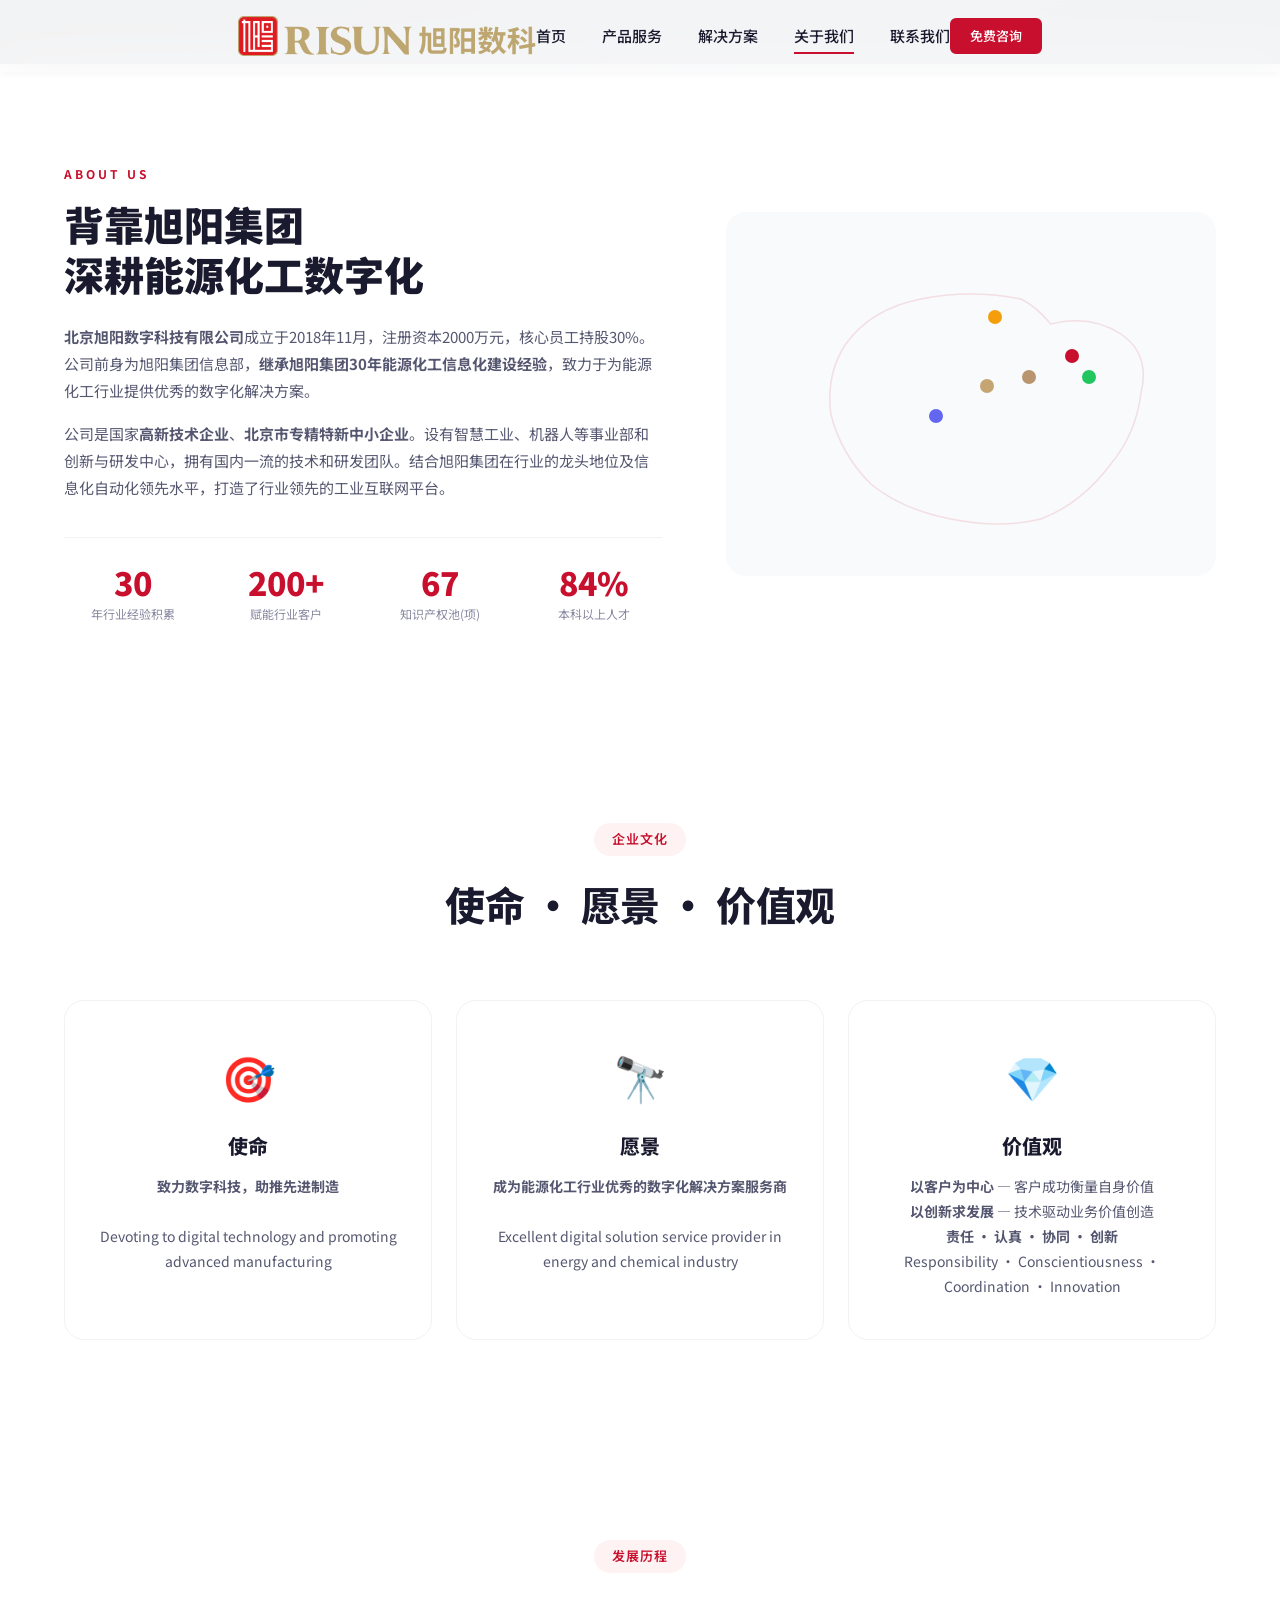
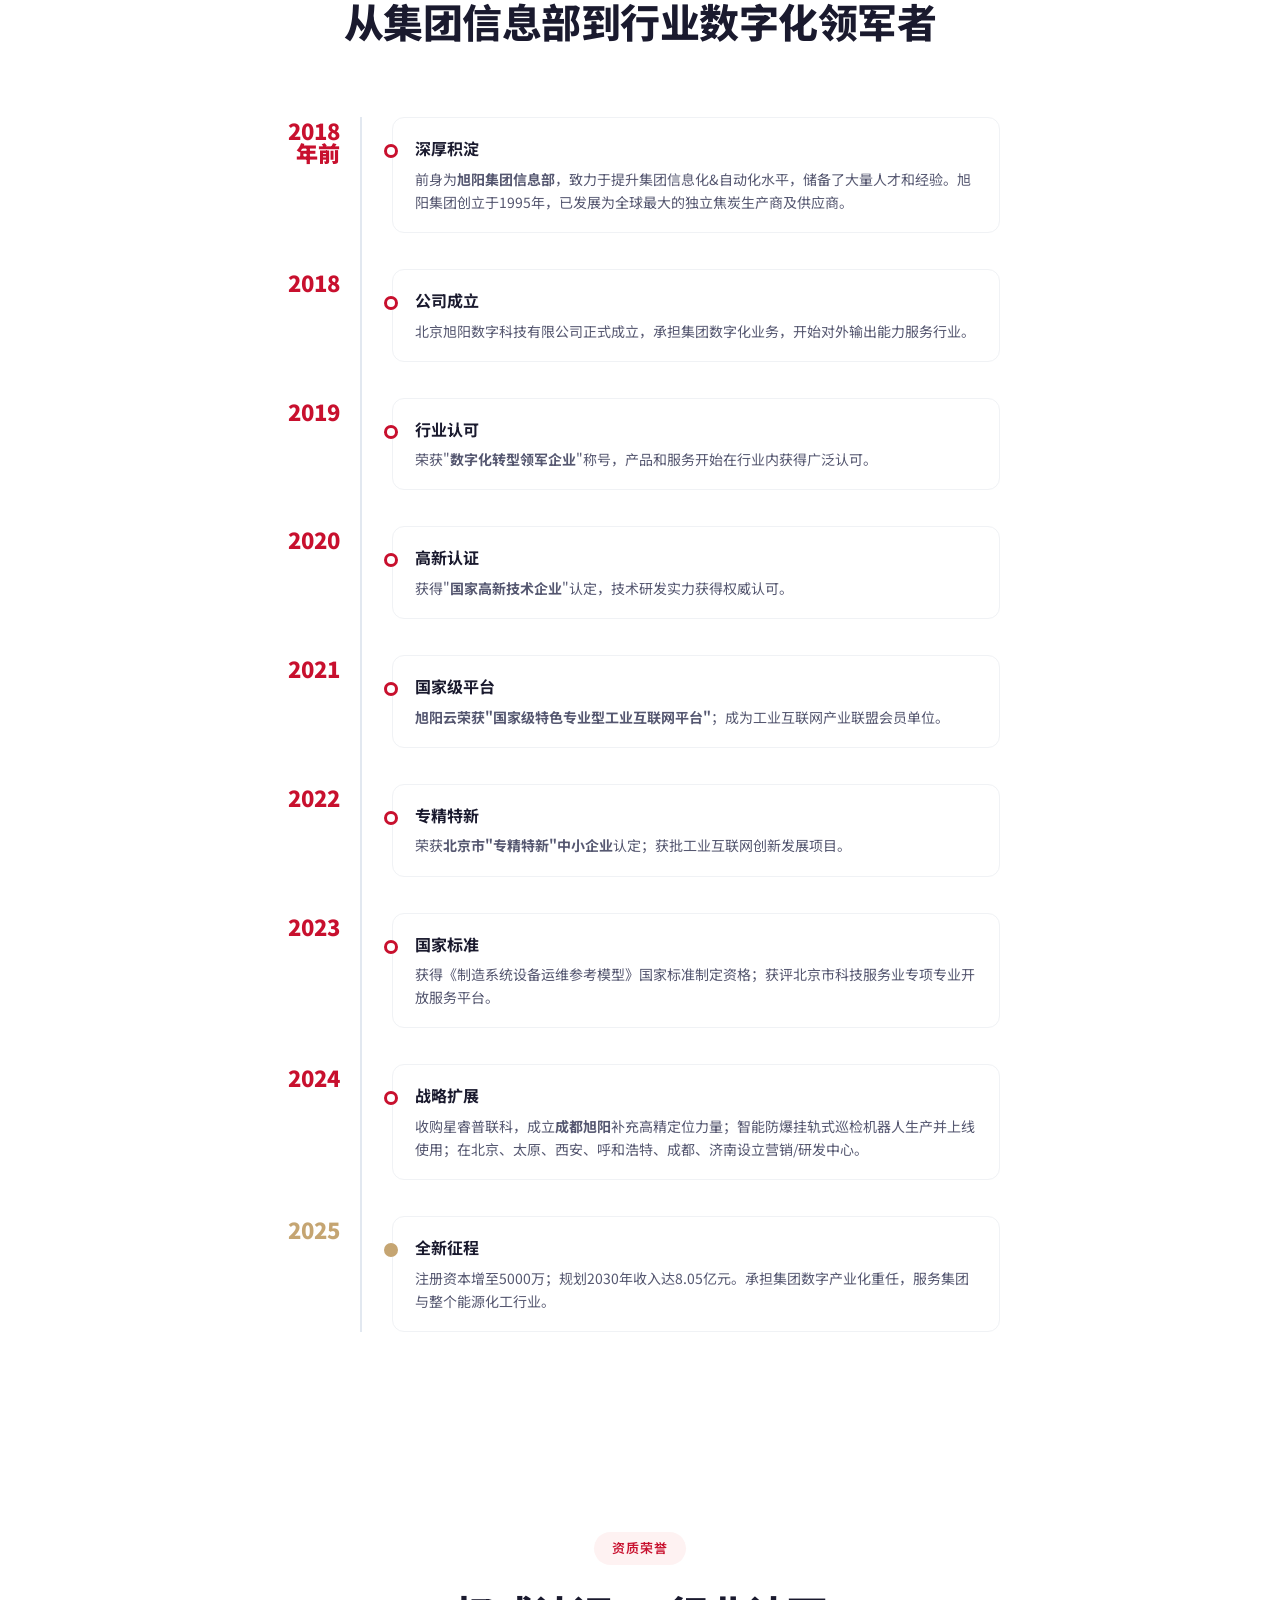
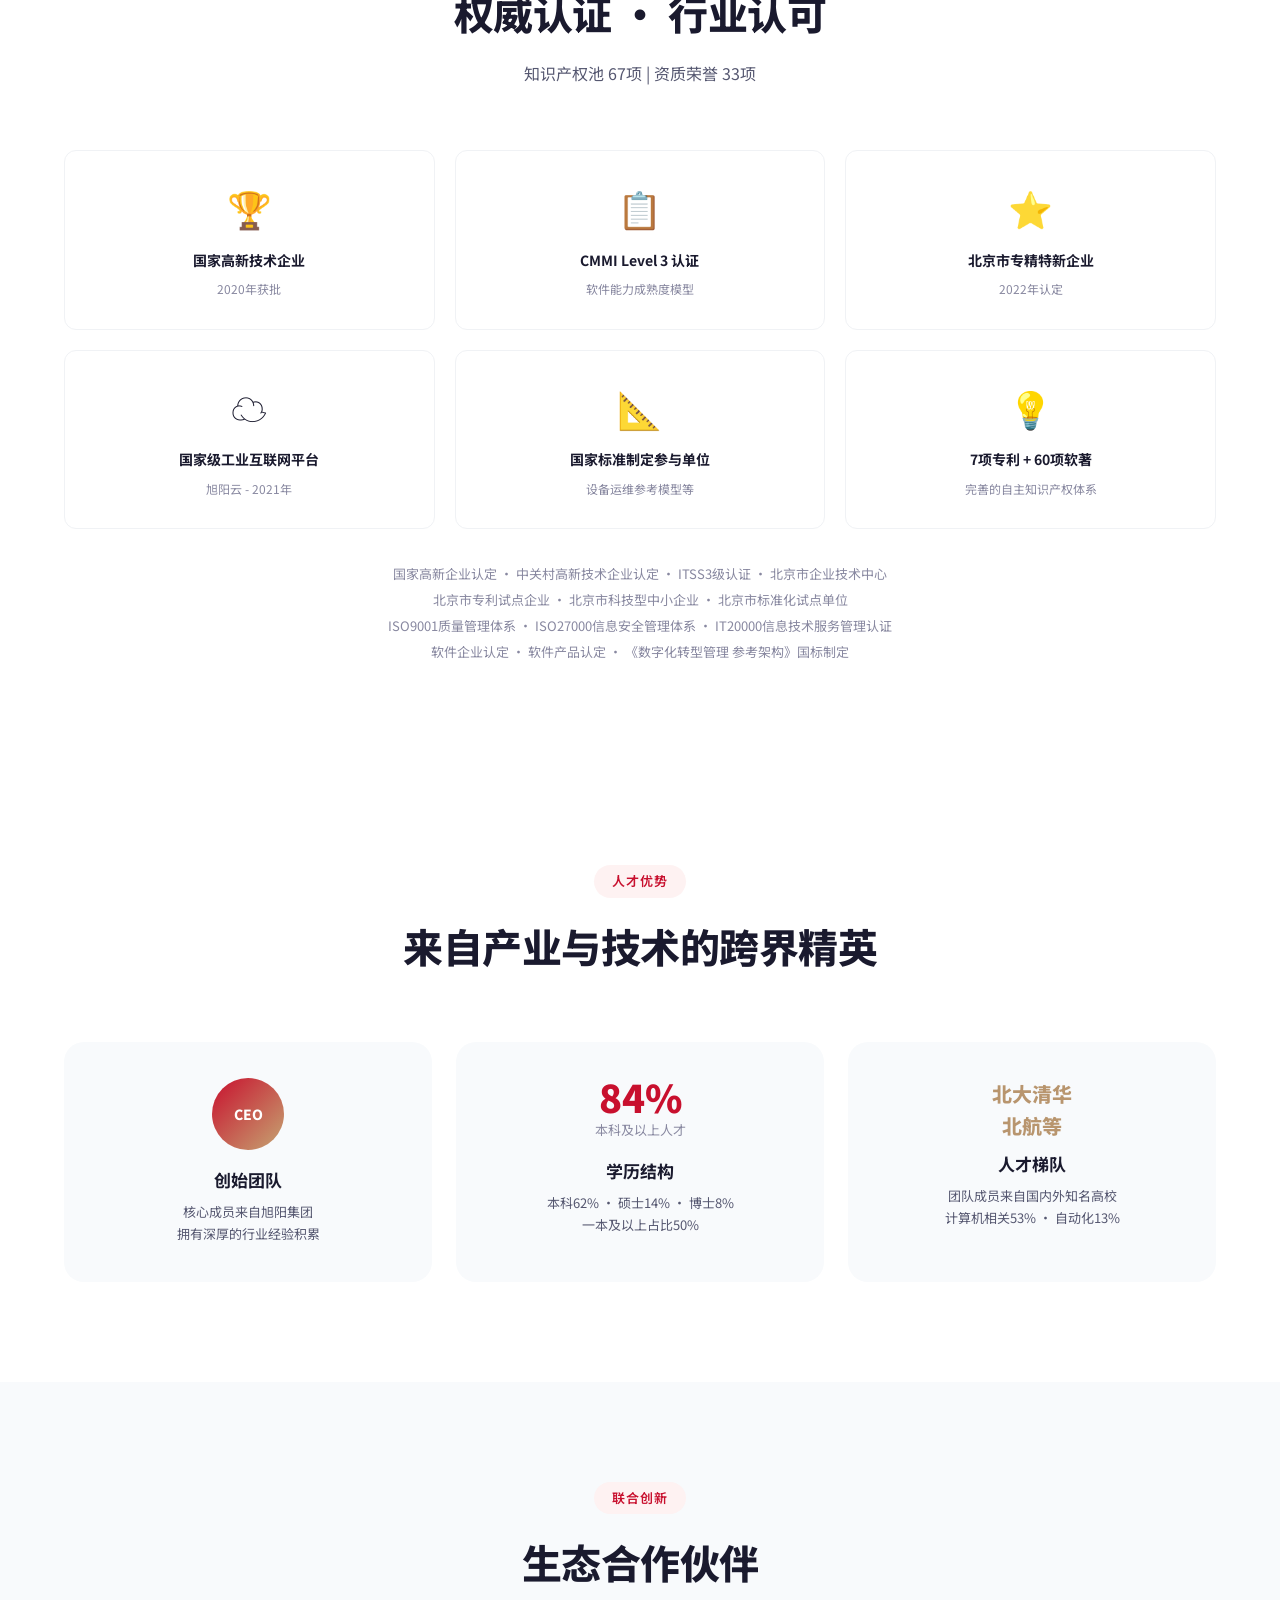
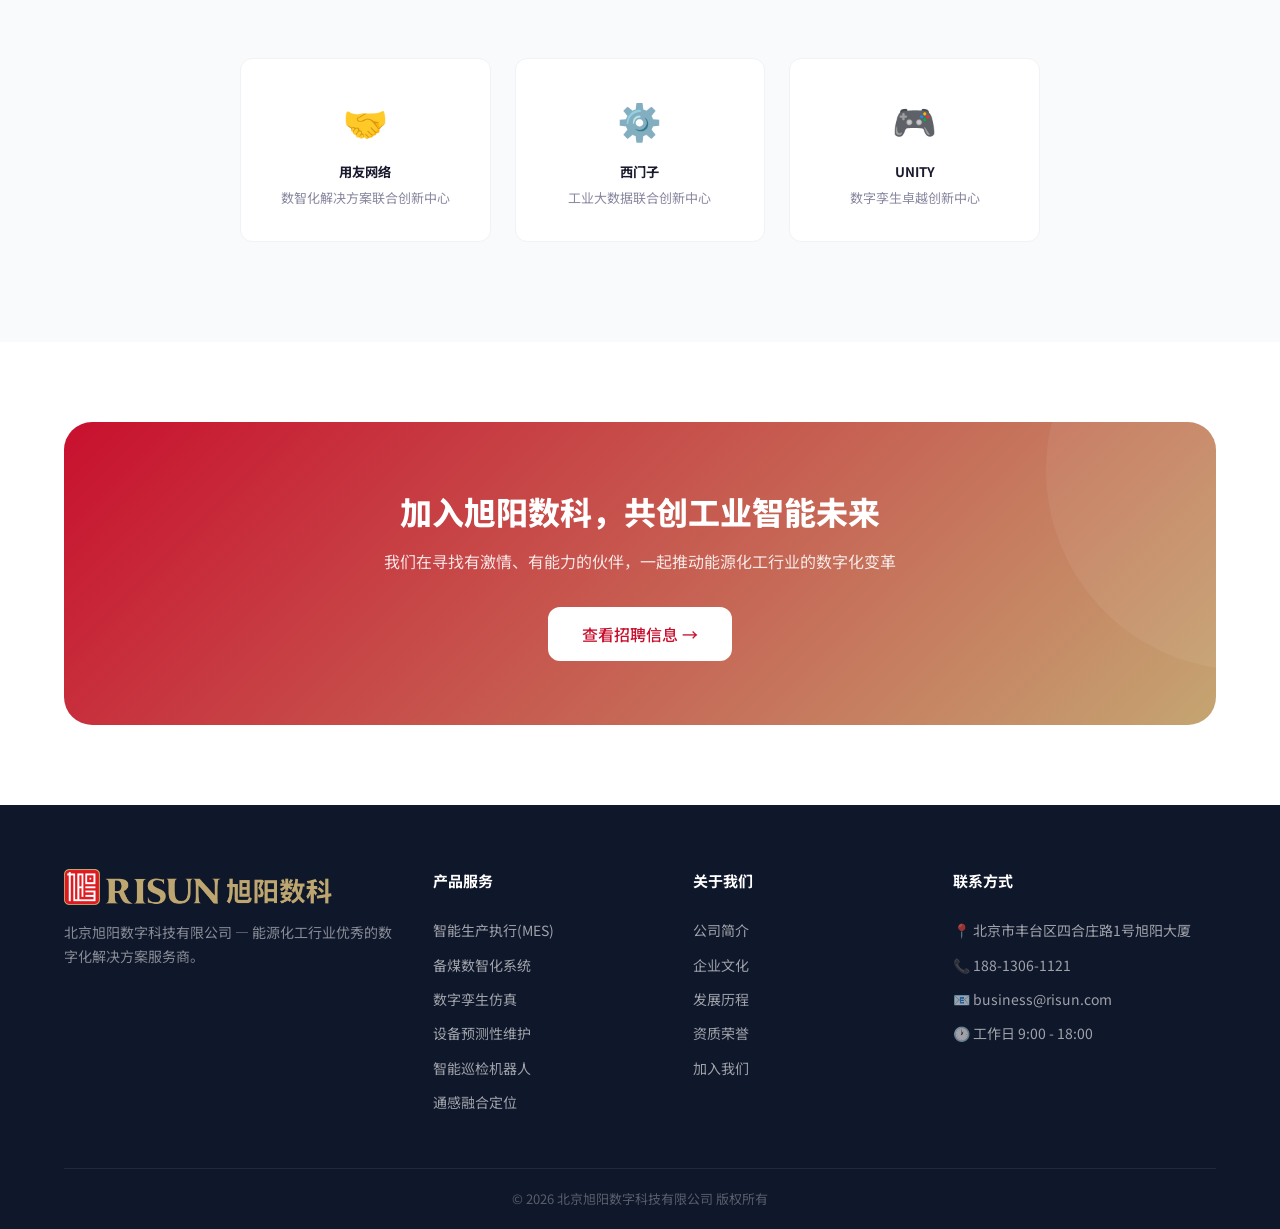
==== about.html @ c9c844d2 "Initial commit: Xuyang Digital official website" ====
<!DOCTYPE html>
<html lang="zh-CN">
<head>
    <meta charset="UTF-8">
    <meta name="viewport" content="width=device-width, initial-scale=1.0">
    <title>关于我们 - 旭阳数科 | 能源化工数字化解决方案</title>
    <meta name="description" content="了解北京旭阳数字科技有限公司 — 继承旭阳集团30年能源化工信息化建设经验，国家高新技术企业，北京市专精特新中小企业。">
    <link rel="stylesheet" href="css/style.css">
    <link rel="stylesheet" href="css/about.css">
    <link rel="preconnect" href="https://fonts.googleapis.com">
    <link href="https://fonts.googleapis.com/css2?family=Noto+Sans+SC:wght@300;400;500;700;900&display=swap" rel="stylesheet">
</head>
<body>
    <!-- 导航栏 -->
    <header class="navbar scrolled">
        <div class="container nav-container">
            <a href="index.html" class="logo">
                <img src="images/logo.png" alt="旭阳数科" class="logo-img">
            </a>
            <nav class="nav-menu" id="navMenu">
                <a href="index.html" class="nav-link">首页</a>
                <a href="products.html" class="nav-link">产品服务</a>
                <a href="index.html#solutions" class="nav-link">解决方案</a>
                <a href="about.html" class="nav-link active">关于我们</a>
                <a href="contact.html" class="nav-link">联系我们</a>
            </nav>
            <div class="nav-actions">
                <a href="contact.html" class="btn btn-primary btn-sm">免费咨询</a>
                <button class="hamburger" id="hamburger" aria-label="菜单"><span></span><span></span><span></span></button>
            </div>
        </div>
    </header>

    <!-- 页面 Banner -->
    <section class="page-banner about-banner">
        <div class="container">
            <div class="banner-content">
                <h1>关于我们</h1>
                <p>继承旭阳集团30年积淀，以数字科技助推先进制造</p>
            </div>
        </div>
        <div class="banner-decoration"></div>
    </section>

    <!-- 公司简介 -->
    <section class="about-intro section" id="intro">
        <div class="container">
            <div class="intro-grid">
                <div class="intro-text">
                    <div class="intro-label">ABOUT US</div>
                    <h2>背靠旭阳集团<br>深耕能源化工数字化</h2>
                    <p><strong>北京旭阳数字科技有限公司</strong>成立于2018年11月，注册资本2000万元，核心员工持股30%。公司前身为旭阳集团信息部，<strong>继承旭阳集团30年能源化工信息化建设经验</strong>，致力于为能源化工行业提供优秀的数字化解决方案。</p>
                    <p>公司是国家<strong>高新技术企业</strong>、<strong>北京市专精特新中小企业</strong>。设有智慧工业、机器人等事业部和创新与研发中心，拥有国内一流的技术和研发团队。结合旭阳集团在行业的龙头地位及信息化自动化领先水平，打造了行业领先的工业互联网平台。</p>

                    <div class="intro-stats">
                        <div class="ist-item">
                            <div class="ist-num">30</div>
                            <div class="ist-label">年行业经验积累</div>
                        </div>
                        <div class="ist-item">
                            <div class="ist-num">200+</div>
                            <div class="ist-label">赋能行业客户</div>
                        </div>
                        <div class="ist-item">
                            <div class="ist-num">67</div>
                            <div class="ist-label">知识产权池(项)</div>
                        </div>
                        <div class="ist-item">
                            <div class="ist-num">84%</div>
                            <div class="ist-label">本科以上人才</div>
                        </div>
                    </div>
                </div>
                <div class="intro-visual">
                    <div class="intro-card-main">
                        <div class="ic-map">
                            <div class="map-dot md-beijing" data-city="北京·总部 & 研发中心"></div>
                            <div class="map-dot md-xian" data-city="西安·研发中心"></div>
                            <div class="map-dot md-taiyuan" data-city="太原·交付中心"></div>
                            <div class="map-dot md-chengdu" data-city="成都·研发中心（定位）"></div>
                            <div class="map-dot md-jinan" data-city="济南·营销中心"></div>
                            <div class="map-dot md-hohhot" data-city="呼和浩特·营销中心"></div>
                            <svg viewBox="0 0 400 300" class="china-map-bg">
                                <path d="M280,80 Q320,70 350,90 Q380,110 370,150 Q365,190 340,220 Q310,260 270,275 Q230,285 180,275 Q130,265 100,240 Q70,210 60,170 Q55,130 75,100 Q100,65 150,55 Q200,45 250,55 Q265,62 280,80Z"
                                      fill="none" stroke="rgba(200,16,46,0.12)" stroke-width="1.5"/>
                                <line x1="290" y1="105" x2="290" y2="105" stroke="rgba(200,16,46,0.2)" stroke-width="1" stroke-dasharray="4,4"/>
                                <line x1="255" y1="135" x2="255" y2="135" stroke="rgba(197,165,114,0.2)" stroke-width="1" stroke-dasharray="4,4"/>
                                <line x1="268" y1="140" x2="268" y2="140" stroke="rgba(200,16,46,0.2)" stroke-width="1" stroke-dasharray="4,4"/>
                                <line x1="230" y1="155" x2="230" y2="155" stroke="rgba(26,54,93,0.2)" stroke-width="1" stroke-dasharray="4,4"/>
                                <line x1="248" y1="148" x2="248" y2="148" stroke="rgba(99,102,241,0.2)" stroke-width="1" stroke-dasharray="4,4"/>
                                <line x1="215" y1="130" x2="215" y2="130" stroke="rgba(245,166,35,0.2)" stroke-width="1" stroke-dasharray="4,4"/>
                            </svg>
                        </div>
                    </div>
                </div>
            </div>
        </div>
    </section>

    <!-- 企业文化 -->
    <section class="culture-section section alt-bg" id="culture">
        <div class="container">
            <div class="section-header">
                <div class="section-tag">企业文化</div>
                <h2 class="section-title">使命 · 愿景 · 价值观</h2>
            </div>
            <div class="culture-grid">
                <div class="culture-card">
                    <div class="culture-icon">🎯</div>
                    <h3>使命</h3>
                    <p><strong>致力数字科技，助推先进制造</strong><br><br>Devoting to digital technology and promoting advanced manufacturing</p>
                </div>
                <div class="culture-card">
                    <div class="culture-icon">🔭</div>
                    <h3>愿景</h3>
                    <p><strong>成为能源化工行业优秀的数字化解决方案服务商</strong><br><br>Excellent digital solution service provider in energy and chemical industry</p>
                </div>
                <div class="culture-card">
                    <div class="culture-icon">💎</div>
                    <h3>价值观</h3>
                    <p><strong>以客户为中心</strong> — 客户成功衡量自身价值<br>
                       <strong>以创新求发展</strong> — 技术驱动业务价值创造<br>
                       <strong>责任 · 认真 · 协同 · 创新</strong><br>
                       Responsibility · Conscientiousness · Coordination · Innovation</p>
                </div>
            </div>
        </div>
    </section>

    <!-- 发展历程 -->
    <section class="timeline-section section" id="timeline">
        <div class="container">
            <div class="section-header">
                <div class="section-tag">发展历程</div>
                <h2 class="section-title">从集团信息部到行业数字化领军者</h2>
            </div>
            <div class="timeline">
                <div class="tl-item">
                    <div class="tl-year">2018年前</div>
                    <div class="tl-content">
                        <h4>深厚积淀</h4>
                        <p>前身为<strong>旭阳集团信息部</strong>，致力于提升集团信息化&自动化水平，储备了大量人才和经验。旭阳集团创立于1995年，已发展为全球最大的独立焦炭生产商及供应商。</p>
                    </div>
                </div>
                <div class="tl-item">
                    <div class="tl-year">2018</div>
                    <div class="tl-content">
                        <h4>公司成立</h4>
                        <p>北京旭阳数字科技有限公司正式成立，承担集团数字化业务，开始对外输出能力服务行业。</p>
                    </div>
                </div>
                <div class="tl-item">
                    <div class="tl-year">2019</div>
                    <div class="tl-content">
                        <h4>行业认可</h4>
                        <p>荣获"<strong>数字化转型领军企业</strong>"称号，产品和服务开始在行业内获得广泛认可。</p>
                    </div>
                </div>
                <div class="tl-item">
                    <div class="tl-year">2020</div>
                    <div class="tl-content">
                        <h4>高新认证</h4>
                        <p>获得"<strong>国家高新技术企业</strong>"认定，技术研发实力获得权威认可。</p>
                    </div>
                </div>
                <div class="tl-item">
                    <div class="tl-year">2021</div>
                    <div class="tl-content">
                        <h4>国家级平台</h4>
                        <p><strong>旭阳云荣获"国家级特色专业型工业互联网平台"</strong>；成为工业互联网产业联盟会员单位。</p>
                    </div>
                </div>
                <div class="tl-item">
                    <div class="tl-year">2022</div>
                    <div class="tl-content">
                        <h4>专精特新</h4>
                        <p>荣获<strong>北京市"专精特新"中小企业</strong>认定；获批工业互联网创新发展项目。</p>
                    </div>
                </div>
                <div class="tl-item">
                    <div class="tl-year">2023</div>
                    <div class="tl-content">
                        <h4>国家标准</h4>
                        <p>获得《制造系统设备运维参考模型》国家标准制定资格；获评北京市科技服务业专项专业开放服务平台。</p>
                    </div>
                </div>
                <div class="tl-item">
                    <div class="tl-year">2024</div>
                    <div class="tl-content">
                        <h4>战略扩展</h4>
                        <p>收购星睿普联科，成立<strong>成都旭阳</strong>补充高精定位力量；智能防爆挂轨式巡检机器人生产并上线使用；在北京、太原、西安、呼和浩特、成都、济南设立营销/研发中心。</p>
                    </div>
                </div>
                <div class="tl-item current">
                    <div class="tl-year">2025</div>
                    <div class="tl-content">
                        <h4>全新征程</h4>
                        <p>注册资本增至5000万；规划2030年收入达8.05亿元。承担集团数字产业化重任，服务集团与整个能源化工行业。</p>
                    </div>
                </div>
            </div>
        </div>
    </section>

    <!-- 资质荣誉 -->
    <div class="honors-section section alt-bg" id="honors">
        <div class="container">
            <div class="section-header">
                <div class="section-tag">资质荣誉</div>
                <h2 class="section-title">权威认证 · 行业认可</h2>
                <p class="section-desc">知识产权池 67项 | 资质荣誉 33项</p>
            </div>
            <div class="honors-grid">
                <div class="honor-card">
                    <div class="honor-badge">🏆</div>
                    <h5>国家高新技术企业</h5>
                    <span>2020年获批</span>
                </div>
                <div class="honor-card">
                    <div class="honor-badge">📋</div>
                    <h5>CMMI Level 3 认证</h5>
                    <span>软件能力成熟度模型</span>
                </div>
                <div class="honor-card">
                    <div class="honor-badge">⭐</div>
                    <h5>北京市专精特新企业</h5>
                    <span>2022年认定</span>
                </div>
                <div class="honor-card">
                    <div class="honor-badge">☁️</div>
                    <h5>国家级工业互联网平台</h5>
                    <span>旭阳云 - 2021年</span>
                </div>
                <div class="honor-card">
                    <div class="honor-badge">📐</div>
                    <h5>国家标准制定参与单位</h5>
                    <span>设备运维参考模型等</span>
                </div>
                <div class="honor-card">
                    <div class="honor-badge">💡</div>
                    <h5>7项专利 + 60项软著</h5>
                    <span>完善的自主知识产权体系</span>
                </div>
            </div>
            <div style="margin-top:32px;text-align:center">
                <p style="font-size:13px;color:var(--text-tertiary);line-height:2;max-width:700px;margin:auto;">
                    国家高新企业认定 · 中关村高新技术企业认定 · ITSS3级认证 · 北京市企业技术中心<br>
                    北京市专利试点企业 · 北京市科技型中小企业 · 北京市标准化试点单位<br>
                    ISO9001质量管理体系 · ISO27000信息安全管理体系 · IT20000信息技术服务管理认证<br>
                    软件企业认定 · 软件产品认定 · 《数字化转型管理 参考架构》国标制定
                </p>
            </div>
        </div>
    </div>

    <!-- 团队介绍 -->
    <section class="team-section section" id="team">
        <div class="container">
            <div class="section-header">
                <div class="section-tag">人才优势</div>
                <h2 class="section-title">来自产业与技术的跨界精英</h2>
            </div>
            <div class="team-grid">
                <div class="team-card">
                    <div class="team-avatar ceo">CEO</div>
                    <h4>创始团队</h4>
                    <p class="team-role">核心成员来自旭阳集团<br>拥有深厚的行业经验积累</p>
                </div>
                <div class="team-card">
                    <div class="team-rd-stat">
                        <div class="rd-num">84%</div>
                        <div class="rd-label">本科及以上人才</div>
                    </div>
                    <h4>学历结构</h4>
                    <p class="team-role">本科62% · 硕士14% · 博士8%<br>一本及以上占比50%</p>
                </div>
                <div class="team-card">
                    <div class="team-partner-stat">
                        <span>北大清华<br>北航等</span>
                    </div>
                    <h4>人才梯队</h4>
                    <p class="team-role">团队成员来自国内外知名高校<br>计算机相关53% · 自动化13%</p>
                </div>
            </div>
        </div>
    </section>

    <!-- 合作生态 -->
    <section class="section" style="background:var(--bg-light)">
        <div class="container">
            <div class="section-header">
                <div class="section-tag">联合创新</div>
                <h2 class="section-title">生态合作伙伴</h2>
            </div>
            <div style="display:grid;grid-template-columns:repeat(3,1fr);gap:24px;max-width:800px;margin:0 auto">
                <div style="background:white;border-radius:var(--radius-md);padding:32px 20px;text-align:center;border:1px solid var(--border-light)">
                    <div style="font-size:36px;margin-bottom:12px">🤝</div>
                    <h5 style="margin-bottom:6px">用友网络</h5>
                    <p style="font-size:13px;color:var(--text-tertiary)">数智化解决方案联合创新中心</p>
                </div>
                <div style="background:white;border-radius:var(--radius-md);padding:32px 20px;text-align:center;border:1px solid var(--border-light)">
                    <div style="font-size:36px;margin-bottom:12px">⚙️</div>
                    <h5 style="margin-bottom:6px">西门子</h5>
                    <p style="font-size:13px;color:var(--text-tertiary)">工业大数据联合创新中心</p>
                </div>
                <div style="background:white;border-radius:var(--radius-md);padding:32px 20px;text-align:center;border:1px solid var(--border-light)">
                    <div style="font-size:36px;margin-bottom:12px">🎮</div>
                    <h5 style="margin-bottom:6px">UNITY</h5>
                    <p style="font-size:13px;color:var(--text-tertiary)">数字孪生卓越创新中心</p>
                </div>
            </div>
        </div>
    </section>

    <!-- 加入我们 CTA -->
    <section class="cta-section">
        <div class="container">
            <div class="cta-box">
                <h2>加入旭阳数科，共创工业智能未来</h2>
                <p>我们在寻找有激情、有能力的伙伴，一起推动能源化工行业的数字化变革</p>
                <div class="cta-actions">
                    <a href="contact.html" class="btn btn-white btn-lg">查看招聘信息 →</a>
                </div>
            </div>
        </div>
    </section>

    <!-- 页脚 -->
    <footer class="footer">
        <div class="container">
            <div class="footer-grid">
                <div class="footer-brand">
                    <div class="logo">
                        <img src="images/logo.png" alt="旭阳数科" class="logo-img-footer">
                    </div>
                    <p class="footer-about">北京旭阳数字科技有限公司 — 能源化工行业优秀的数字化解决方案服务商。</p>
                </div>
                <div class="footer-links">
                    <h4>产品服务</h4>
                    <ul>
                        <li><a href="products.html#mes">智能生产执行(MES)</a></li>
                        <li><a href="products.html#coal">备煤数智化系统</a></li>
                        <li><a href="products.html#twin">数字孪生仿真</a></li>
                        <li><a href="products.html#maintain">设备预测性维护</a></li>
                        <li><a href="products.html#robot">智能巡检机器人</a></li>
                        <li><a href="products.html#location">通感融合定位</a></li>
                    </ul>
                </div>
                <div class="footer-links">
                    <h4>关于我们</h4>
                    <ul>
                        <li><a href="#intro">公司简介</a></li>
                        <li><a href="#culture">企业文化</a></li>
                        <li><a href="#timeline">发展历程</a></li>
                        <li><a href="#honors">资质荣誉</a></li>
                        <li><a href="#team">加入我们</a></li>
                    </ul>
                </div>
                <div class="footer-contact">
                    <h4>联系方式</h4>
                    <ul>
                        <li>📍 北京市丰台区四合庄路1号旭阳大厦</li>
                        <li>📞 188-1306-1121</li>
                        <li>📧 business@risun.com</li>
                        <li>🕐 工作日 9:00 - 18:00</li>
                    </ul>
                </div>
            </div>
            <div class="footer-bottom">
                <p>&copy; 2026 北京旭阳数字科技有限公司 版权所有</p>
            </div>
        </div>
    </footer>

    <script src="js/main.js"></script>
</body>
</html>
---- css/style.css ----
/* ========================================
   旭阳数科 - 企业官网样式表
   ======================================== */

/* CSS 变量 */
:root {
    /* 主色调 - 旭阳红 */
    --primary: #C8102E;
    --primary-dark: #A00D24;
    --primary-light: #E63946;
    --primary-bg: #FEF2F2;

    /* 辅助色 - 旭阳金 */
    --accent: #C5A572;
    --accent-gold: #B8956E;
    --warning: #F59E0B;
    --danger: #DC2626;

    /* 品牌深蓝（辅助） */
    --brand-blue: #1a365d;

    /* 中性色 */
    --text-primary: #1A1A2E;
    --text-secondary: #555770;
    --text-tertiary: #8888A0;
    --text-inverse: #FFFFFF;
    --bg-white: #FFFFFF;
    --bg-light: #F8FAFC;
    --bg-gray: #EEF1F6;
    --border-color: #E2E8F0;
    --border-light: #F0F2F5;

    /* 渐变 */
    --gradient-primary: linear-gradient(135deg, #C8102E 0%, #C5A572 100%);
    --gradient-hero: linear-gradient(135deg, #0a1628 0%, #1a1a2e 50%, #0d1520 100%);
    --gradient-dark: linear-gradient(180deg, #0f1d32 0%, #1a2a4a 100%);

    /* 字体 */
    --font-family: 'Noto Sans SC', -apple-system, BlinkMacSystemFont, 'Segoe UI', sans-serif;

    /* 尺寸 */
    --navbar-height: 72px;
    --container-max: 1200px;
    --radius-sm: 6px;
    --radius-md: 12px;
    --radius-lg: 20px;
    --radius-xl: 28px;

    /* 阴影 */
    --shadow-sm: 0 2px 8px rgba(0,0,0,0.04);
    --shadow-md: 0 4px 20px rgba(0,0,0,0.08);
    --shadow-lg: 0 8px 40px rgba(0,0,0,0.12);
    --shadow-xl: 0 20px 60px rgba(0,0,0,0.15);

    /* 过渡 */
    --transition: all 0.3s cubic-bezier(0.4, 0, 0.2, 1);
    --transition-slow: all 0.5s cubic-bezier(0.4, 0, 0.2, 1);
}

/* 重置样式 */
*, *::before, *::after {
    margin: 0;
    padding: 0;
    box-sizing: border-box;
}

html {
    scroll-behavior: smooth;
    font-size: 16px;
    -webkit-font-smoothing: antialiased;
    -moz-osx-font-smoothing: grayscale;
}

body {
    font-family: var(--font-family);
    color: var(--text-primary);
    background: var(--bg-white);
    line-height: 1.6;
    overflow-x: hidden;
}

a {
    text-decoration: none;
    color: inherit;
    transition: var(--transition);
}

ul { list-style: none; }

img { max-width: 100%; height: auto; }

.container {
    max-width: var(--container-max);
    margin: 0 auto;
    padding: 0 24px;
}

/* ========================================
   按钮
   ======================================== */
.btn {
    display: inline-flex;
    align-items: center;
    justify-content: center;
    gap: 6px;
    padding: 10px 24px;
    border-radius: var(--radius-sm);
    font-weight: 500;
    font-size: 15px;
    cursor: pointer;
    border: 2px solid transparent;
    transition: var(--transition);
    white-space: nowrap;
    line-height: 1.4;
}

.btn-primary {
    background: var(--primary);
    color: var(--text-inverse);
    border-color: var(--primary);
}
.btn-primary:hover {
    background: var(--primary-dark);
    border-color: var(--primary-dark);
    transform: translateY(-2px);
    box-shadow: 0 8px 25px rgba(200,16,46,0.3);
}

.btn-outline {
    background: transparent;
    color: var(--text-inverse);
    border-color: rgba(255,255,255,0.4);
}
.btn-outline:hover {
    background: rgba(255,255,255,0.1);
    border-color: rgba(255,255,255,0.7);
    transform: translateY(-2px);
}

.btn-white {
    background: var(--text-inverse);
    color: var(--primary);
    border-color: var(--text-inverse);
}
.btn-white:hover {
    transform: translateY(-2px);
    box-shadow: var(--shadow-lg);
}

.btn-lg {
    padding: 14px 32px;
    font-size: 16px;
    border-radius: var(--radius-md);
}
.btn-sm {
    padding: 7px 18px;
    font-size: 13px;
}

/* ========================================
   导航栏
   ======================================== */
.navbar {
    position: fixed;
    top: 0;
    left: 0;
    right: 0;
    z-index: 1000;
    height: var(--navbar-height);
    display: flex;
    align-items: center;
    transition: var(--transition);
    background: rgba(255,255,255,0);
}

.navbar.scrolled {
    background: rgba(255,255,255,0.95);
    backdrop-filter: blur(20px);
    box-shadow: var(--shadow-sm);
}

.navbar.scrolled .logo-text,
.navbar.scrolled .nav-link { color: var(--text-primary); }
.navbar.scrolled .nav-link::after { background: var(--primary); }
.navbar.scrolled .hamburger span { background: var(--text-primary); }
.navbar.scrolled .highlight { color: var(--primary); }
.navbar.scrolled .btn-primary { background: var(--primary); border-color: var(--primary); }

.nav-container {
    display: flex;
    align-items: center;
    justify-content: space-between;
}

.logo {
    display: flex;
    align-items: center;
    gap: 10px;
    z-index: 1001;
}

.logo-img {
    height: 40px;
    width: auto;
    object-fit: contain;
}

.logo-img-footer {
    height: 36px;
    width: auto;
    object-fit: contain;
}

.logo-icon {
    width: 40px;
    height: 40px;
    background: var(--gradient-primary);
    border-radius: 10px;
    display: flex;
    align-items: center;
    justify-content: center;
    color: white;
    font-weight: 900;
    font-size: 14px;
    letter-spacing: -1px;
}

.logo-text {
    font-size: 22px;
    font-weight: 700;
    color: white;
    letter-spacing: 1px;
}

.logo-text .highlight {
    color: var(--accent);
}

.nav-menu {
    display: flex;
    align-items: center;
    gap: 36px;
}

.nav-link {
    color: rgba(255,255,255,0.85);
    font-size: 15px;
    font-weight: 500;
    position: relative;
    padding: 4px 0;
}
.nav-link::after {
    content: '';
    position: absolute;
    bottom: -2px;
    left: 0;
    width: 0;
    height: 2px;
    background: var(--accent);
    transition: var(--transition);
}
.nav-link:hover,
.nav-link.active {
    color: white;
}
.nav-link:hover::after,
.nav-link.active::after {
    width: 100%;
}

.nav-actions {
    display: flex;
    align-items: center;
    gap: 16px;
    z-index: 1001;
}

.hamburger {
    display: none;
    flex-direction: column;
    gap: 5px;
    background: none;
    border: none;
    cursor: pointer;
    padding: 4px;
}
.hamburger span {
    width: 24px;
    height: 2px;
    background: white;
    border-radius: 2px;
    transition: var(--transition);
}
.hamburger.active span:nth-child(1) { transform: rotate(45deg) translate(5px, 5px); }
.hamburger.active span:nth-child(2) { opacity: 0; }
.hamburger.active span:nth-child(3) { transform: rotate(-45deg) translate(5px, -5px); }

/* ========================================
   Hero 区域
   ======================================== */
.hero {
    position: relative;
    min-height: 100vh;
    display: flex;
    align-items: center;
    background: var(--gradient-hero);
    overflow: hidden;
    padding-top: var(--navbar-height);
}

.hero-bg {
    position: absolute;
    inset: 0;
    pointer-events: none;
}

.hero-particles {
    position: absolute;
    inset: 0;
    background-image:
        radial-gradient(2px 2px at 20% 30%, rgba(200,16,46,0.3), transparent),
        radial-gradient(2px 2px at 80% 70%, rgba(197,165,114,0.3), transparent),
        radial-gradient(1px 1px at 50% 50%, rgba(255,255,255,0.2), transparent),
        radial-gradient(1.5px 1.5px at 70% 20%, rgba(200,16,46,0.2), transparent),
        radial-gradient(1.5px 1.5px at 30% 80%, rgba(197,165,114,0.2), transparent);
    animation: particleFloat 20s ease-in-out infinite alternate;
}

@keyframes particleFloat {
    0% { transform: translate(0, 0); }
    100% { transform: translate(-20px, 20px); }
}

.hero-grid-overlay {
    position: absolute;
    inset: 0;
    background-image:
        linear-gradient(rgba(200,16,46,0.03) 1px, transparent 1px),
        linear-gradient(90deg, rgba(200,16,46,0.03) 1px, transparent 1px);
    background-size: 60px 60px;
    mask-image: radial-gradient(ellipse at center, black 30%, transparent 80%);
    -webkit-mask-image: radial-gradient(ellipse at center, black 30%, transparent 80%);
}

.hero-content {
    position: relative;
    z-index: 2;
    padding: 60px 0 100px;
}

.hero-badge {
    display: inline-flex;
    align-items: center;
    gap: 8px;
    padding: 8px 20px;
    background: rgba(197,165,114,0.12);
    border: 1px solid rgba(197,165,114,0.25);
    border-radius: 50px;
    color: var(--accent);
    font-size: 14px;
    font-weight: 500;
    margin-bottom: 28px;
    animation: fadeInUp 0.6s ease-out;
}

.hero-title {
    font-size: clamp(38px, 6vw, 64px);
    font-weight: 900;
    line-height: 1.15;
    color: white;
    margin-bottom: 24px;
    animation: fadeInUp 0.6s ease-out 0.1s both;
}

.gradient-text {
    background: linear-gradient(135deg, #C5A572 0%, #E6D5A8 50%, #C8102E 100%);
    -webkit-background-clip: text;
    -webkit-text-fill-color: transparent;
    background-clip: text;
}

.hero-subtitle {
    font-size: 17px;
    line-height: 1.8;
    color: rgba(255,255,255,0.65);
    max-width: 600px;
    margin-bottom: 40px;
    animation: fadeInUp 0.6s ease-out 0.2s both;
}

.hero-actions {
    display: flex;
    gap: 16px;
    flex-wrap: wrap;
    margin-bottom: 60px;
    animation: fadeInUp 0.6s ease-out 0.3s both;
}

/* Hero 数据统计 */
.hero-stats {
    display: flex;
    align-items: center;
    gap: 32px;
    padding: 28px 36px;
    background: rgba(255,255,255,0.05);
    border: 1px solid rgba(255,255,255,0.08);
    border-radius: var(--radius-lg);
    backdrop-filter: blur(10px);
    animation: fadeInUp 0.6s ease-out 0.4s both;
}

.stat-item {
    text-align: center;
}

.stat-number {
    display: inline;
    font-size: 36px;
    font-weight: 900;
    color: white;
}

.stat-plus,
.stat-percent {
    font-size: 24px;
    font-weight: 700;
    color: var(--accent-gold);
}

.stat-label {
    font-size: 13px;
    color: rgba(255,255,255,0.5);
    margin-top: 4px;
}

.stat-divider {
    width: 1px;
    height: 44px;
    background: rgba(255,255,255,0.12);
}

/* 滚动指示器 */
.hero-scroll-indicator {
    position: absolute;
    bottom: 32px;
    left: 50%;
    transform: translateX(-50%);
    z-index: 2;
}

.scroll-arrow {
    width: 26px;
    height: 42px;
    border: 2px solid rgba(255,255,255,0.3);
    border-radius: 14px;
    position: relative;
    animation: scrollBounce 2s ease-in-out infinite;
}
.scroll-arrow::after {
    content: '';
    position: absolute;
    top: 8px;
    left: 50%;
    width: 4px;
    height: 8px;
    background: var(--accent);
    border-radius: 4px;
    transform: translateX(-50%);
    animation: scrollDot 2s ease-in-out infinite;
}

@keyframes scrollBounce {
    0%, 100% { transform: translateY(0); }
    50% { transform: translateY(6px); }
}
@keyframes scrollDot {
    0%, 100% { opacity: 1; top: 8px; }
    50% { opacity: 0.3; top: 20px; }
}

@keyframes fadeInUp {
    from { opacity: 0; transform: translateY(30px); }
    to { opacity: 1; transform: translateY(0); }
}

/* ========================================
   通用 Section
   ======================================== */
.section {
    padding: 100px 0;
}

.section-header {
    text-align: center;
    margin-bottom: 64px;
}
.section-header.light .section-tag,
.section-header.light .section-title,
.section-header.light .section-desc { color: white; }

.section-tag {
    display: inline-block;
    padding: 6px 18px;
    background: var(--primary-bg);
    color: var(--primary);
    border-radius: 50px;
    font-size: 13px;
    font-weight: 600;
    letter-spacing: 1px;
    margin-bottom: 16px;
}

.solutions-section .section-tag {
    background: rgba(255,255,255,0.12);
    color: var(--accent-gold);
}

.section-title {
    font-size: clamp(28px, 4vw, 40px);
    font-weight: 800;
    color: var(--text-primary);
    margin-bottom: 16px;
    letter-spacing: -0.5px;
}

.section-desc {
    font-size: 16px;
    color: var(--text-secondary);
    max-width: 560px;
    margin: 0 auto;
}

.section-cta {
    text-align: center;
    margin-top: 48px;
}

/* ========================================
   产品卡片
   ======================================== */
.products-section {
    background: var(--bg-light);
}

.products-grid {
    display: grid;
    grid-template-columns: repeat(3, 1fr);
    gap: 24px;
}

.product-card {
    background: var(--bg-white);
    border-radius: var(--radius-lg);
    padding: 36px 28px;
    border: 1px solid var(--border-light);
    transition: var(--transition);
    position: relative;
    overflow: hidden;
}
.product-card::before {
    content: '';
    position: absolute;
    top: 0;
    left: 0;
    right: 0;
    height: 3px;
    background: var(--gradient-primary);
    transform: scaleX(0);
    transition: var(--transition);
}
.product-card:hover {
    transform: translateY(-8px);
    box-shadow: var(--shadow-lg);
    border-color: transparent;
}
.product-card:hover::before { transform: scaleX(1); }

.product-icon-wrap {
    margin-bottom: 20px;
}

.product-icon {
    width: 56px;
    height: 56px;
    border-radius: 14px;
    display: flex;
    align-items: center;
    justify-content: center;
    font-size: 26px;
    transition: var(--transition);
}
.product-icon svg { width: 32px; height: 32px; }

.mes-icon { background: rgba(200,16,46,0.1); color: var(--primary); }
.coal-icon { background: rgba(197,165,114,0.1); color: var(--accent-gold); }
.twin-icon { background: rgba(26,54,93,0.1); color: #1a365d; }
.maintain-icon { background: rgba(99,102,241,0.1); color: #6366F1; }
.robot-icon { background: rgba(239,68,68,0.1); color: #EF4444; }
.location-icon { background: rgba(34,197,94,0.1); color: #22C55E; }

.product-card:hover .product-icon { transform: scale(1.1); }

.product-name {
    font-size: 19px;
    font-weight: 700;
    margin-bottom: 12px;
    color: var(--text-primary);
    line-height: 1.4;
}
.product-name span { color: var(--primary); font-size: 15px; font-weight: 600; }

.product-desc {
    font-size: 14px;
    color: var(--text-secondary);
    line-height: 1.7;
    margin-bottom: 16px;
}

.product-features {
    margin-bottom: 20px;
}
.product-features li {
    font-size: 13px;
    color: var(--text-secondary);
    padding: 4px 0;
}

.product-link {
    display: inline-flex;
    align-items: center;
    gap: 4px;
    font-size: 14px;
    font-weight: 600;
    color: var(--primary);
}
.product-link:hover { gap: 8px; }

/* ========================================
   解决方案 Tabs
   ======================================== */
.solutions-section {
    background: var(--gradient-dark);
}

.tabs-nav {
    display: flex;
    justify-content: center;
    gap: 8px;
    margin-bottom: 48px;
    flex-wrap: wrap;
}

.tab-btn {
    padding: 10px 28px;
    border: 1px solid rgba(255,255,255,0.15);
    border-radius: 50px;
    background: transparent;
    color: rgba(255,255,255,0.6);
    font-size: 14px;
    font-weight: 500;
    cursor: pointer;
    transition: var(--transition);
    font-family: var(--font-family);
}
.tab-btn:hover {
    color: white;
    border-color: rgba(255,255,255,0.3);
    background: rgba(255,255,255,0.05);
}
.tab-btn.active {
    background: var(--primary);
    border-color: var(--primary);
    color: white;
}

.tabs-content {
    position: relative;
    min-height: 380px;
}

.tab-panel {
    display: none;
    animation: fadeInUp 0.4s ease-out;
}
.tab-panel.active { display: block; }

.panel-content {
    display: grid;
    grid-template-columns: 1fr 1fr;
    gap: 48px;
    align-items: center;
}

.panel-info h3 {
    font-size: 26px;
    font-weight: 700;
    color: white;
    margin-bottom: 16px;
}
.panel-info p {
    font-size: 15px;
    color: rgba(255,255,255,0.6);
    line-height: 1.8;
    margin-bottom: 20px;
}

.panel-list li {
    font-size: 14px;
    color: rgba(255,255,255,0.75);
    padding: 8px 0;
    padding-left: 4px;
}

.panel-visual {
    display: flex;
    align-items: center;
    justify-content: center;
}

/* 工厂架构图 */
.factory-diagram {
    display: flex;
    flex-direction: column;
    gap: 12px;
    width: 100%;
    max-width: 340px;
}
.factory-layer {
    padding: 14px 20px;
    border-radius: var(--radius-md);
    text-align: center;
    font-size: 14px;
    font-weight: 600;
    color: white;
    transition: var(--transition);
}
.layer-plan { background: rgba(100,120,150,0.4); }
.layer-mes { background: var(--primary); font-size: 15px; }
.layer-control { background: rgba(0,212,170,0.3); border: 1px dashed rgba(0,212,170,0.5); }
.layer-device { background: rgba(100,120,150,0.2); border: 1px dashed rgba(255,255,255,0.15); }
.factory-arrows {
    display: flex;
    justify-content: space-around;
    font-size: 12px;
    color: rgba(255,255,255,0.4);
    margin-top: 4px;
}

/* 安全可视化 */
.safety-visual {
    position: relative;
    width: 260px;
    height: 260px;
}
.safety-circle {
    border-radius: 50%;
    display: flex;
    align-items: center;
    justify-content: center;
}
.safety-circle.outer {
    width: 100%; height: 100%;
    border: 2px dashed rgba(0,212,170,0.3);
    animation: safetyPulse 3s ease-in-out infinite;
}
.safety-circle.middle {
    width: 68%; height: 68%;
    border: 2px solid rgba(0,102,255,0.3);
}
.safety-circle.inner {
    width: 45%; height: 45%;
    background: rgba(0,212,170,0.1);
    border: 2px solid rgba(0,212,170,0.4);
}
.safety-center {
    font-size: 14px;
    font-weight: 700;
    color: var(--accent);
    text-align: center;
    line-height: 1.4;
}
@keyframes safetyPulse {
    0%, 100% { opacity: 0.5; transform: scale(1); }
    50% { opacity: 1; transform: scale(1.02); }
}

.safety-items {
    position: absolute;
    inset: 0;
}
.safety-item {
    position: absolute;
    font-size: 12px;
    padding: 4px 12px;
    background: rgba(0,0,0,0.4);
    border-radius: 50px;
    color: rgba(255,255,255,0.9);
    white-space: nowrap;
}
.safety-item:nth-child(1) { top: -8px; left: 50%; transform: translateX(-50%); }
.safety-item:nth-child(2) { right: -12px; top: 50%; transform: translateY(-50%); }
.safety-item:nth-child(3) { bottom: -8px; left: 50%; transform: translateX(-50%); }
.safety-item:nth-child(4) { left: -12px; top: 50%; transform: translateY(-50%); }

/* 能耗图表 */
.energy-chart {
    display: flex;
    align-items: flex-end;
    gap: 24px;
    height: 200px;
    padding: 0 20px;
}
.energy-bar {
    flex: 1;
    height: var(--height);
    background: var(--color);
    border-radius: 6px 6px 0 0;
    position: relative;
    min-width: 40px;
    transition: var(--transition-slow);
}
.energy-bar span {
    position: absolute;
    top: -24px;
    left: 50%;
    transform: translateX(-50%);
    font-size: 13px;
    font-weight: 700;
    color: var(--color);
}
.energy-labels {
    display: flex;
    gap: 24px;
    width: 100%;
    padding: 0 20px;
    margin-top: 8px;
}
.energy-labels span {
    flex: 1;
    text-align: center;
    font-size: 13px;
    color: rgba(255,255,255,0.4);
}

/* 设备生命周期 */
.lifecycle-timeline {
    display: flex;
    align-items: center;
    gap: 8px;
}
.lc-stage {
    display: flex;
    flex-direction: column;
    align-items: center;
    gap: 8px;
}
.lc-dot {
    width: 16px;
    height: 16px;
    border-radius: 50%;
    border: 2px solid rgba(255,255,255,0.3);
    background: transparent;
    transition: var(--transition);
}
.lc-stage.active .lc-dot {
    background: var(--accent);
    border-color: var(--accent);
    box-shadow: 0 0 12px rgba(0,212,170,0.4);
}
.lc-stage span {
    font-size: 12px;
    color: rgba(255,255,255,0.5);
    white-space: nowrap;
}
.lc-stage.active span { color: white; font-weight: 600; }
.lc-arrow {
    width: 24px;
    height: 2px;
    background: rgba(255,255,255,0.15);
    position: relative;
}
.lc-arrow::after {
    content: '';
    position: absolute;
    right: 0;
    top: -3px;
    border: 4px solid transparent;
    border-left-color: rgba(255,255,255,0.15);
}

/* ========================================
   核心优势
   ======================================== */
.advantages-grid {
    display: grid;
    grid-template-columns: repeat(4, 1fr);
    gap: 24px;
}

.advantage-card {
    padding: 32px 24px;
    border-radius: var(--radius-lg);
    background: var(--bg-white);
    border: 1px solid var(--border-light);
    transition: var(--transition);
    position: relative;
    overflow: hidden;
}
.advantage-card:hover {
    transform: translateY(-6px);
    box-shadow: var(--shadow-md);
    border-color: transparent;
}

.advantage-num {
    font-size: 48px;
    font-weight: 900;
    color: var(--bg-gray);
    line-height: 1;
    margin-bottom: 12px;
    transition: var(--transition);
}
.advantage-card:hover .advantage-num {
    color: rgba(200,16,46,0.08);
}

.advantage-icon {
    font-size: 36px;
    margin-bottom: 16px;
}

.advantage-card h3 {
    font-size: 17px;
    font-weight: 700;
    margin-bottom: 10px;
}

.advantage-card p {
    font-size: 14px;
    color: var(--text-secondary);
    line-height: 1.7;
}

/* ========================================
   客户案例
   ======================================== */
.cases-section {
    background: var(--bg-light);
}

.cases-slider {
    display: grid;
    grid-template-columns: repeat(4, 1fr);
    gap: 20px;
}

.case-card {
    background: var(--bg-white);
    border-radius: var(--radius-lg);
    padding: 28px 24px;
    border: 1px solid var(--border-light);
    transition: var(--transition);
}
.case-card:hover {
    transform: translateY(-6px);
    box-shadow: var(--shadow-md);
}

.case-industry {
    display: inline-block;
    padding: 4px 12px;
    background: var(--primary-bg);
    color: var(--primary);
    border-radius: 50px;
    font-size: 12px;
    font-weight: 600;
    margin-bottom: 14px;
}

.case-card h3 {
    font-size: 16px;
    font-weight: 700;
    margin-bottom: 10px;
    color: var(--text-primary);
}

.case-desc {
    font-size: 14px;
    color: var(--text-secondary);
    line-height: 1.7;
    margin-bottom: 16px;
}
.case-desc strong { color: var(--primary); }

.case-tags {
    display: flex;
    gap: 6px;
    flex-wrap: wrap;
}
.case-tags span {
    padding: 3px 10px;
    background: var(--bg-gray);
    color: var(--text-tertiary);
    border-radius: 50px;
    font-size: 11px;
}

/* ========================================
   合作伙伴
   ======================================== */
.partners-section {
    padding: 80px 0;
}

.partners-grid {
    display: grid;
    grid-template-columns: repeat(4, 1fr);
    gap: 20px;
}

.partner-logo {
    display: flex;
    align-items: center;
    justify-content: center;
    padding: 24px;
    border: 1px solid var(--border-light);
    border-radius: var(--radius-md);
    background: var(--bg-white);
    transition: var(--transition);
}
.partner-logo:hover {
    border-color: var(--primary);
    box-shadow: var(--shadow-sm);
}
.partner-logo span {
    font-size: 16px;
    font-weight: 700;
    color: var(--text-tertiary);
    letter-spacing: 2px;
}
.partner-logo:hover span { color: var(--text-secondary); }

/* ========================================
   CTA 行动召唤
   ======================================== */
.cta-section {
    padding: 80px 0;
}

.cta-box {
    background: var(--gradient-primary);
    border-radius: var(--radius-xl);
    padding: 64px 48px;
    text-align: center;
    position: relative;
    overflow: hidden;
}
.cta-box::before {
    content: '';
    position: absolute;
    top: -50%;
    right: -20%;
    width: 400px;
    height: 400px;
    border-radius: 50%;
    background: rgba(255,255,255,0.06);
}

.cta-box h2 {
    font-size: clamp(24px, 3vw, 32px);
    font-weight: 800;
    color: white;
    margin-bottom: 12px;
    position: relative;
}
.cta-box p {
    font-size: 16px;
    color: rgba(255,255,255,0.85);
    margin-bottom: 32px;
    position: relative;
}
.cta-actions {
    display: flex;
    align-items: center;
    justify-content: center;
    gap: 20px;
    flex-wrap: wrap;
    position: relative;
}
.cta-note {
    font-size: 14px;
    color: rgba(255,255,255,0.7);
}

/* ========================================
   页脚
   ======================================== */
.footer {
    background: #0f172a;
    color: rgba(255,255,255,0.6);
    padding: 64px 0 0;
}

.footer-grid {
    display: grid;
    grid-template-columns: 1.5fr 1fr 1fr 1.2fr;
    gap: 40px;
    padding-bottom: 48px;
    border-bottom: 1px solid rgba(255,255,255,0.08);
}

.footer-brand .logo {
    margin-bottom: 16px;
}
.footer-brand .logo-text { color: white; }
.footer-about {
    font-size: 14px;
    line-height: 1.7;
    margin-bottom: 20px;
    color: rgba(255,255,255,0.5);
}

.footer-social {
    display: flex;
    gap: 10px;
}
.footer-social a {
    width: 36px;
    height: 36px;
    border-radius: 8px;
    background: rgba(255,255,255,0.06);
    display: flex;
    align-items: center;
    justify-content: center;
    font-size: 13px;
    transition: var(--transition);
}
.footer-social a:hover {
    background: var(--primary);
    color: white;
}

.footer-links h4,
.footer-contact h4 {
    color: white;
    font-size: 15px;
    font-weight: 700;
    margin-bottom: 20px;
}

.footer-links li,
.footer-contact li {
    font-size: 14px;
    padding: 6px 0;
    transition: var(--transition);
}
.footer-links a:hover { color: var(--accent); padding-left: 4px; }

.footer-bottom {
    padding: 20px 0;
    text-align: center;
    font-size: 13px;
    color: rgba(255,255,255,0.3);
}
.footer-bottom a { color: rgba(255,255,255,0.4); }
.footer-bottom a:hover { color: var(--accent); }

/* ========================================
   响应式设计
   ======================================== */

/* 平板 */
@media (max-width: 1024px) {
    .products-grid {
        grid-template-columns: repeat(2, 1fr);
    }
    .advantages-grid {
        grid-template-columns: repeat(2, 1fr);
    }
    .cases-slider {
        grid-template-columns: repeat(2, 1fr);
    }
    .partners-grid {
        grid-template-columns: repeat(4, 1fr);
    }
    .panel-content {
        grid-template-columns: 1fr;
        gap: 32px;
    }
    .footer-grid {
        grid-template-columns: repeat(2, 1fr);
    }
    .hero-stats {
        gap: 20px;
        padding: 20px 24px;
    }
    .stat-number { font-size: 28px; }
}

/* 手机 */
@media (max-width: 768px) {
    :root {
        --navbar-height: 64px;
    }

    .hamburger { display: flex; }

    .nav-menu {
        position: fixed;
        top: 0;
        right: -100%;
        width: 80%;
        max-width: 360px;
        height: 100vh;
        background: #0f172a;
        flex-direction: column;
        align-items: flex-start;
        padding: 100px 36px 36px;
        gap: 0;
        transition: var(--transition-slow);
        z-index: 999;
    }
    .nav-menu.open { right: 0; }
    .nav-menu .nav-link {
        color: rgba(255,255,255,0.8);
        font-size: 18px;
        padding: 14px 0;
        border-bottom: 1px solid rgba(255,255,255,0.06);
        width: 100%;
    }
    .nav-menu .nav-link:hover,
    .nav-menu .nav-link.active { color: white; }

    .hero-title { font-size: 32px; }
    .hero-subtitle { font-size: 15px; }
    .hero-actions { flex-direction: column; }
    .hero-actions .btn { width: 100%; justify-content: center; }

    .hero-stats {
        flex-wrap: wrap;
        gap: 16px;
        justify-content: center;
    }
    .stat-divider { display: none; }
    .stat-item { min-width: 120px; }
    .stat-number { font-size: 24px; }

    .hide-mobile { display: none; }

    .products-grid {
        grid-template-columns: 1fr;
    }

    .advantages-grid {
        grid-template-columns: 1fr;
    }

    .cases-slider {
        grid-template-columns: 1fr;
    }

    .partners-grid {
        grid-template-columns: repeat(2, 1fr);
    }

    .tabs-nav { gap: 6px; }
    .tab-btn { padding: 8px 18px; font-size: 13px; }

    .footer-grid {
        grid-template-columns: 1fr;
        gap: 32px;
    }

    .section { padding: 64px 0; }
    .section-header { margin-bottom: 40px; }

    .cta-box { padding: 40px 24px; }
}

/* 超小屏 */
@media (max-width: 480px) {
    .container { padding: 0 16px; }
    .product-card { padding: 24px 20px; }
    .hero-badge { font-size: 12px; padding: 6px 14px; }
}

/* 动画 - 滚动进入视口 */
[data-aos="fade-up"] {
    opacity: 0;
    transform: translateY(30px);
    transition: opacity 0.6s ease-out, transform 0.6s ease-out;
}
[data-aos="fade-up"].aos-animate {
    opacity: 1;
    transform: translateY(0);
}
---- css/about.css ----
/* ========================================
   关于我们 & 联系我们 页面样式
   ======================================== */

/* 关于我们 - Banner */
.about-banner {
    background: linear-gradient(135deg, #0a1628 0%, #1a2a4a 50%, #0d2137 100%);
}
.contact-banner {
    background: linear-gradient(135deg, #0a1628 0%, #1a3055 50%, #0d2137 100%);
}

/* 公司简介 */
.intro-grid {
    display: grid;
    grid-template-columns: 1.1fr 0.9fr;
    gap: 64px;
    align-items: center;
}

.intro-label {
    font-size: 12px;
    font-weight: 700;
    letter-spacing: 3px;
    color: var(--primary);
    margin-bottom: 16px;
}

.intro-text h2 {
    font-size: clamp(28px, 3.5vw, 40px);
    font-weight: 900;
    line-height: 1.25;
    margin-bottom: 24px;
}

.intro-text p {
    font-size: 15px;
    color: var(--text-secondary);
    line-height: 1.8;
    margin-bottom: 16px;
}

/* 统计数据 */
.intro-stats {
    display: grid;
    grid-template-columns: repeat(4, 1fr);
    gap: 16px;
    margin-top: 36px;
    padding-top: 28px;
    border-top: 1px solid var(--border-light);
}
.ist-item { text-align: center; }
.ist-num {
    font-size: 32px;
    font-weight: 900;
    color: var(--primary);
    line-height: 1;
}
.ist-label {
    font-size: 12px;
    color: var(--text-tertiary);
    margin-top: 6px;
}

/* 地图可视化 */
.intro-card-main {
    background: var(--bg-light);
    border-radius: var(--radius-lg);
    padding: 32px;
    position: relative;
}
.ic-map {
    position: relative;
    width: 100%;
    height: 300px;
}
.china-map-bg {
    width: 100%;
    height: 100%;
}
.map-dot {
    position: absolute;
    width: 14px;
    height: 14px;
    border-radius: 50%;
    z-index: 2;
    cursor: pointer;
    animation: mapDotPulse 2s ease-in-out infinite;
}
.map-dot::after {
    content: attr(data-city);
    position: absolute;
    top: 18px;
    left: 50%;
    transform: translateX(-50%);
    white-space: nowrap;
    font-size: 10px;
    color: var(--text-secondary);
    background: white;
    padding: 3px 8px;
    border-radius: 4px;
    box-shadow: var(--shadow-sm);
    opacity: 0;
    transition: var(--transition);
}
.map-dot:hover::after { opacity: 1; }

.md-beijing { top: 35%; left: 72%; background: var(--primary); }
.md-xian { top: 45%; left: 52%; background: var(--accent); }
.md-taiyuan { top: 42%; left: 62%; background: var(--accent-gold); }
.md-chengdu { top: 55%; left: 40%; background: #6366F1; }
.md-jinan { top: 42%; left: 76%; background: #22C55E; }
.md-hohhot { top: 22%; left: 54%; background: #F59E0B; }

@keyframes mapDotPulse {
    0%, 100% { box-shadow: 0 0 0 0 rgba(200,16,46,0.4); }
    50% { box-shadow: 0 0 0 8px rgba(200,16,46,0); }
}

/* 企业文化 */
.culture-grid {
    display: grid;
    grid-template-columns: repeat(3, 1fr);
    gap: 24px;
}
.culture-card {
    text-align: center;
    padding: 40px 28px;
    background: var(--bg-white);
    border-radius: var(--radius-lg);
    border: 1px solid var(--border-light);
    transition: var(--transition);
}
.culture-card:hover {
    transform: translateY(-6px);
    box-shadow: var(--shadow-md);
}
.culture-icon { font-size: 44px; margin-bottom: 18px; }
.culture-card h3 {
    font-size: 20px;
    font-weight: 800;
    margin-bottom: 12px;
}
.culture-card p {
    font-size: 14px;
    color: var(--text-secondary);
    line-height: 1.8;
}

/* 发展历程时间线 */
.timeline {
    max-width: 720px;
    margin: 0 auto;
    position: relative;
}
.timeline::before {
    content: '';
    position: absolute;
    left: 80px;
    top: 0;
    bottom: 0;
    width: 2px;
    background: var(--border-color);
}

.tl-item {
    display: flex;
    gap: 32px;
    margin-bottom: 36px;
    position: relative;
}
.tl-item:last-child { margin-bottom: 0; }

.tl-year {
    flex-shrink: 0;
    width: 80px;
    text-align: right;
    padding-right: 20px;
    font-size: 22px;
    font-weight: 900;
    color: var(--primary);
    line-height: 1;
    padding-top: 2px;
}
.tl-item.current .tl-year { color: var(--accent); }

.tl-content {
    flex: 1;
    padding: 18px 22px;
    background: var(--bg-white);
    border-radius: var(--radius-md);
    border: 1px solid var(--border-light);
    position: relative;
}
.tl-content::before {
    content: '';
    position: absolute;
    left: -9px;
    top: 26px;
    width: 14px;
    height: 14px;
    border-radius: 50%;
    border: 3px solid var(--primary);
    background: white;
}
.tl-item.current .tl-content::before { border-color: var(--accent); background: var(--accent); }

.tl-content h4 {
    font-size: 16px;
    font-weight: 700;
    margin-bottom: 6px;
}
.tl-content p {
    font-size: 14px;
    color: var(--text-secondary);
    line-height: 1.65;
}

/* 资质荣誉 */
.honors-grid {
    display: grid;
    grid-template-columns: repeat(3, 1fr);
    gap: 20px;
}
.honor-card {
    background: var(--bg-white);
    border-radius: var(--radius-md);
    padding: 28px 22px;
    text-align: center;
    border: 1px solid var(--border-light);
    transition: var(--transition);
}
.honor-card:hover { transform: translateY(-4px); box-shadow: var(--shadow-sm); }
.honor-badge { font-size: 36px; margin-bottom: 12px; }
.honor-card h5 {
    font-size: 14px;
    font-weight: 700;
    margin-bottom: 4px;
}
.honor-card span {
    font-size: 12px;
    color: var(--text-tertiary);
}

/* 团队 */
.team-grid {
    display: grid;
    grid-template-columns: repeat(3, 1fr);
    gap: 24px;
}
.team-card {
    text-align: center;
    padding: 36px 24px;
    background: var(--bg-light);
    border-radius: var(--radius-lg);
}
.team-avatar {
    width: 72px;
    height: 72px;
    border-radius: 50%;
    display: flex;
    align-items: center;
    justify-content: center;
    margin: 0 auto 16px;
    font-weight: 800;
    font-size: 14px;
    color: white;
}
.team-avatar.ceo { background: var(--gradient-primary); }
.team-rd-stat { margin-bottom: 16px; }
.rd-num {
    font-size: 38px;
    font-weight: 900;
    color: var(--primary);
    line-height: 1;
}
.rd-label {
    font-size: 13px;
    color: var(--text-tertiary);
    margin-top: 4px;
}
.team-partner-stat span {
    font-size: 20px;
    font-weight: 800;
    color: var(--accent-gold);
    display: block;
    margin-bottom: 8px;
}
.team-card h4 {
    font-size: 17px;
    font-weight: 700;
    margin-bottom: 8px;
}
.team-role {
    font-size: 13px;
    color: var(--text-secondary);
    line-height: 1.7;
}

/* ========================================
   联系我们页面
   ======================================== */

.contact-grid {
    display: grid;
    grid-template-columns: 0.95fr 1.05fr;
    gap: 48px;
    align-items: start;
}

.contact-info-panel h2 {
    font-size: 26px;
    font-weight: 800;
    margin-bottom: 8px;
}
.contact-subtitle {
    font-size: 15px;
    color: var(--text-secondary);
    margin-bottom: 32px;
}

.ci-cards {
    display: flex;
    flex-direction: column;
    gap: 16px;
    margin-bottom: 32px;
}
.ci-card {
    display: flex;
    gap: 16px;
    padding: 20px;
    background: var(--bg-light);
    border-radius: var(--radius-md);
    transition: var(--transition);
}
.ci-card:hover { box-shadow: var(--shadow-sm); }
.ci-icon { font-size: 28px; flex-shrink: 0; }
.ci-detail h4 {
    font-size: 14px;
    font-weight: 700;
    margin-bottom: 4px;
}
.ci-detail p {
    font-size: 13px;
    color: var(--text-secondary);
    line-height: 1.6;
}
.ci-phone {
    font-size: 18px !important;
    font-weight: 700;
    color: var(--primary) !important;
}
.qr-placeholder {
    display: inline-block;
    margin-top: 8px;
    padding: 16px 24px;
    border: 2px dashed var(--border-color);
    border-radius: var(--radius-sm);
    font-size: 12px;
    color: var(--text-tertiary);
}

.contact-extra h4 {
    font-size: 15px;
    font-weight: 700;
    margin-bottom: 14px;
}
.offices-list {
    display: flex;
    flex-direction: column;
    gap: 10px;
}
.office-item {
    display: flex;
    align-items: center;
    gap: 10px;
    font-size: 13px;
    color: var(--text-secondary);
}
.office-dot {
    width: 6px;
    height: 6px;
    border-radius: 50%;
    background: var(--primary);
    flex-shrink: 0;
}

/* 表单面板 */
.contact-form-panel {
    background: var(--bg-white);
    border-radius: var(--radius-lg);
    border: 1px solid var(--border-light);
    padding: 40px 36px;
    box-shadow: var(--shadow-sm);
}
.contact-form h3 {
    font-size: 22px;
    font-weight: 800;
    margin-bottom: 6px;
}
.form-desc {
    font-size: 14px;
    color: var(--text-tertiary);
    margin-bottom: 28px;
}

.form-row {
    display: grid;
    grid-template-columns: 1fr 1fr;
    gap: 16px;
}
.form-group {
    margin-bottom: 18px;
}
.form-group label {
    display: block;
    font-size: 13px;
    font-weight: 600;
    margin-bottom: 6px;
    color: var(--text-primary);
}
.required { color: #EF4444; }

.form-group input,
.form-group select,
.form-group textarea {
    width: 100%;
    padding: 11px 14px;
    border: 1px solid var(--border-color);
    border-radius: var(--radius-sm);
    font-size: 14px;
    font-family: var(--font-family);
    color: var(--text-primary);
    background: var(--bg-white);
    transition: var(--transition);
    outline: none;
}
.form-group input:focus,
.form-group select:focus,
.form-group textarea:focus {
    border-color: var(--primary);
    box-shadow: 0 0 0 3px rgba(0,102,255,0.08);
}
.form-group textarea { resize: vertical; min-height: 90px; }
.form-group select { appearance: none; background-image: url("data:image/svg+xml,%3Csvg xmlns='http://www.w3.org/2000/svg' width='12' height='12' viewBox='0 0 12 12'%3E%3Cpath d='M3 4.5L6 7.5L9 4.5' stroke='%23888' fill='none' stroke-width='1.5'/%3E%3C/svg%3E"); background-repeat: no-repeat; background-position: right 12px center; padding-right: 34px; }

.checkbox-group {
    display: flex;
    flex-wrap: wrap;
    gap: 8px;
}
.checkbox-label {
    display: flex;
    align-items: center;
    gap: 5px;
    padding: 7px 14px;
    border: 1px solid var(--border-color);
    border-radius: 50px;
    font-size: 13px;
    cursor: pointer;
    transition: var(--transition);
    user-select: none;
}
.checkbox-label:hover { border-color: var(--primary); }
.checkbox-label input[type="checkbox"] { accent-color: var(--primary); width: 15px; height: 15px; }
.checkbox-label:has(input:checked) {
    border-color: var(--primary);
    background: rgba(0,102,255,0.04);
    color: var(--primary);
    font-weight: 500;
}

.form-submit-btn {
    width: 100%;
    margin-top: 8px;
}
.form-note {
    font-size: 11px;
    color: var(--text-tertiary);
    margin-top: 14px;
    text-align: center;
}

/* FAQ */
.faq-list {
    max-width: 760px;
    margin: 0 auto;
}
.faq-item {
    background: var(--bg-white);
    border-radius: var(--radius-md);
    margin-bottom: 12px;
    border: 1px solid var(--border-light);
    overflow: hidden;
}
.faq-question {
    display: flex;
    justify-content: space-between;
    align-items: center;
    padding: 18px 22px;
    cursor: pointer;
    font-weight: 600;
    font-size: 15px;
    transition: var(--transition);
}
.faq-question:hover { color: var(--primary); }
.faq-toggle {
    font-size: 22px;
    font-weight: 300;
    color: var(--text-tertiary);
    transition: var(--transition);
    flex-shrink: 0;
    margin-left: 16px;
}
.faq-item.active .faq-toggle { transform: rotate(45deg); color: var(--primary); }

.faq-answer {
    max-height: 0;
    overflow: hidden;
    transition: max-height 0.3s ease-out;
}
.faq-answer p {
    padding: 0 22px 18px;
    font-size: 14px;
    color: var(--text-secondary);
    line-height: 1.75;
}
.faq-item.active .faq-answer { max-height: 200px; }

/* 响应式 */

@media (max-width: 1024px) {
    .intro-grid { grid-template-columns: 1fr; gap: 40px; }
    .culture-grid { grid-template-columns: 1fr; }
    .honors-grid { grid-template-columns: repeat(2, 1fr); }
    .team-grid { grid-template-columns: 1fr; }
    .contact-grid { grid-template-columns: 1fr; gap: 36px; }
}

@media (max-width: 768px) {
    .intro-stats { grid-template-columns: repeat(2, 1fr); }
    .timeline::before { left: 40px; }
    .tl-year { width: 40px; font-size: 17px; padding-right: 12px; text-align: right; }
    .tl-content { padding: 14px 16px; }
    .tl-content::before { left: -21px; top: 20px; width: 10px; height: 10px; }
    .tl-item { gap: 16px; }
    .form-row { grid-template-columns: 1fr; }
    .contact-form-panel { padding: 28px 20px; }
    .honors-grid { grid-template-columns: 1fr; }
}
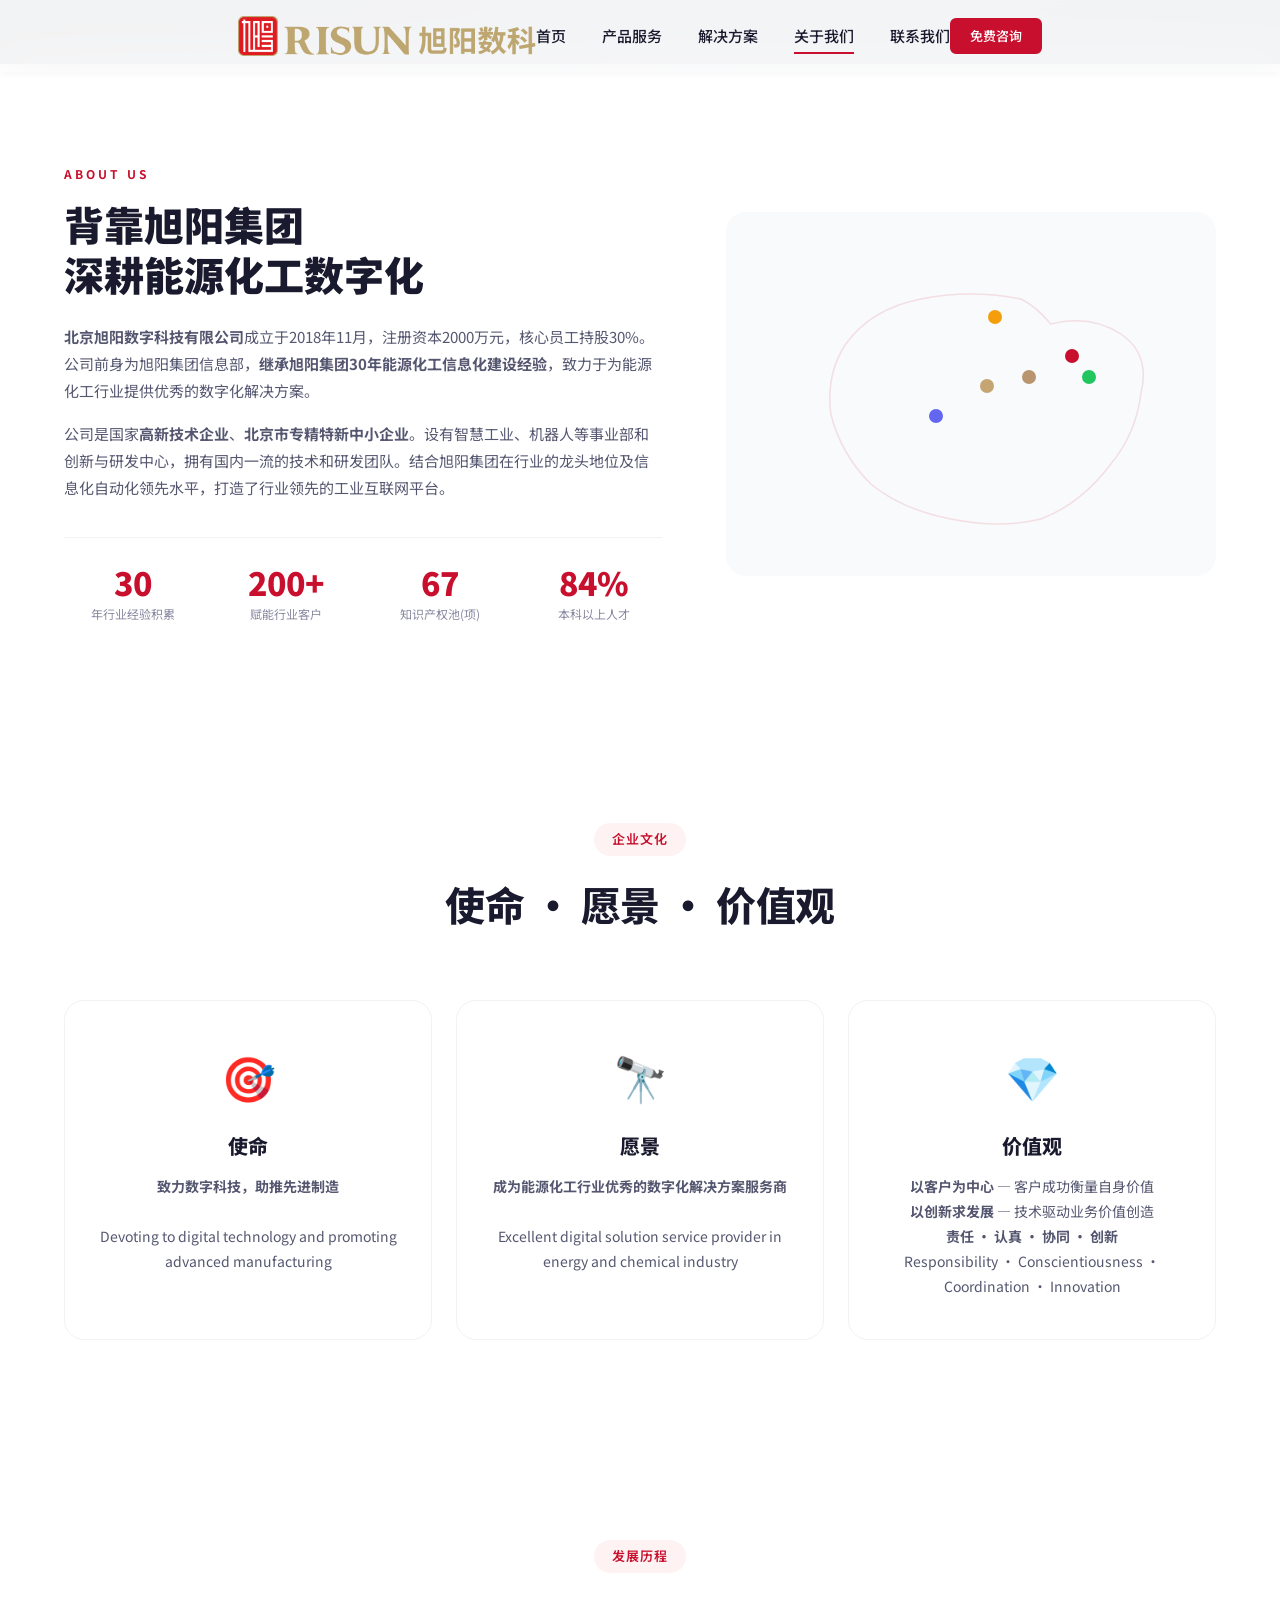
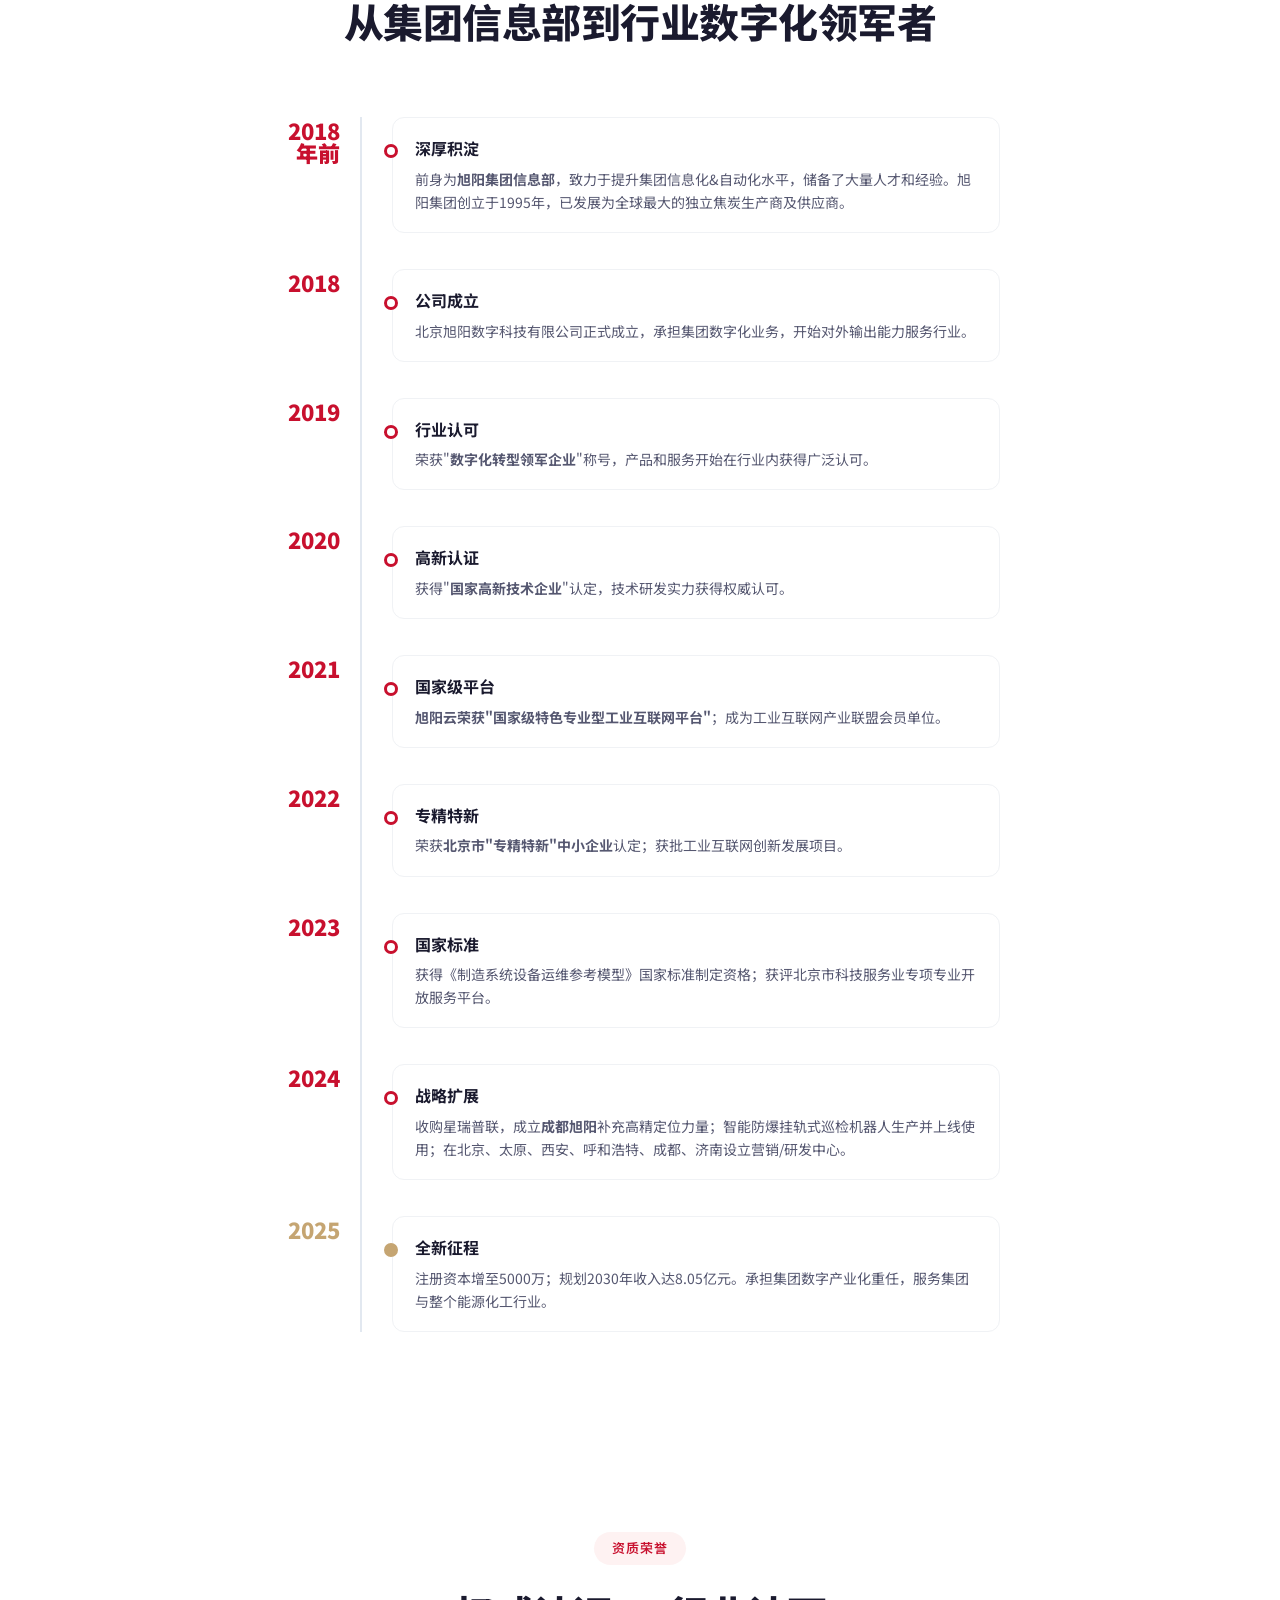
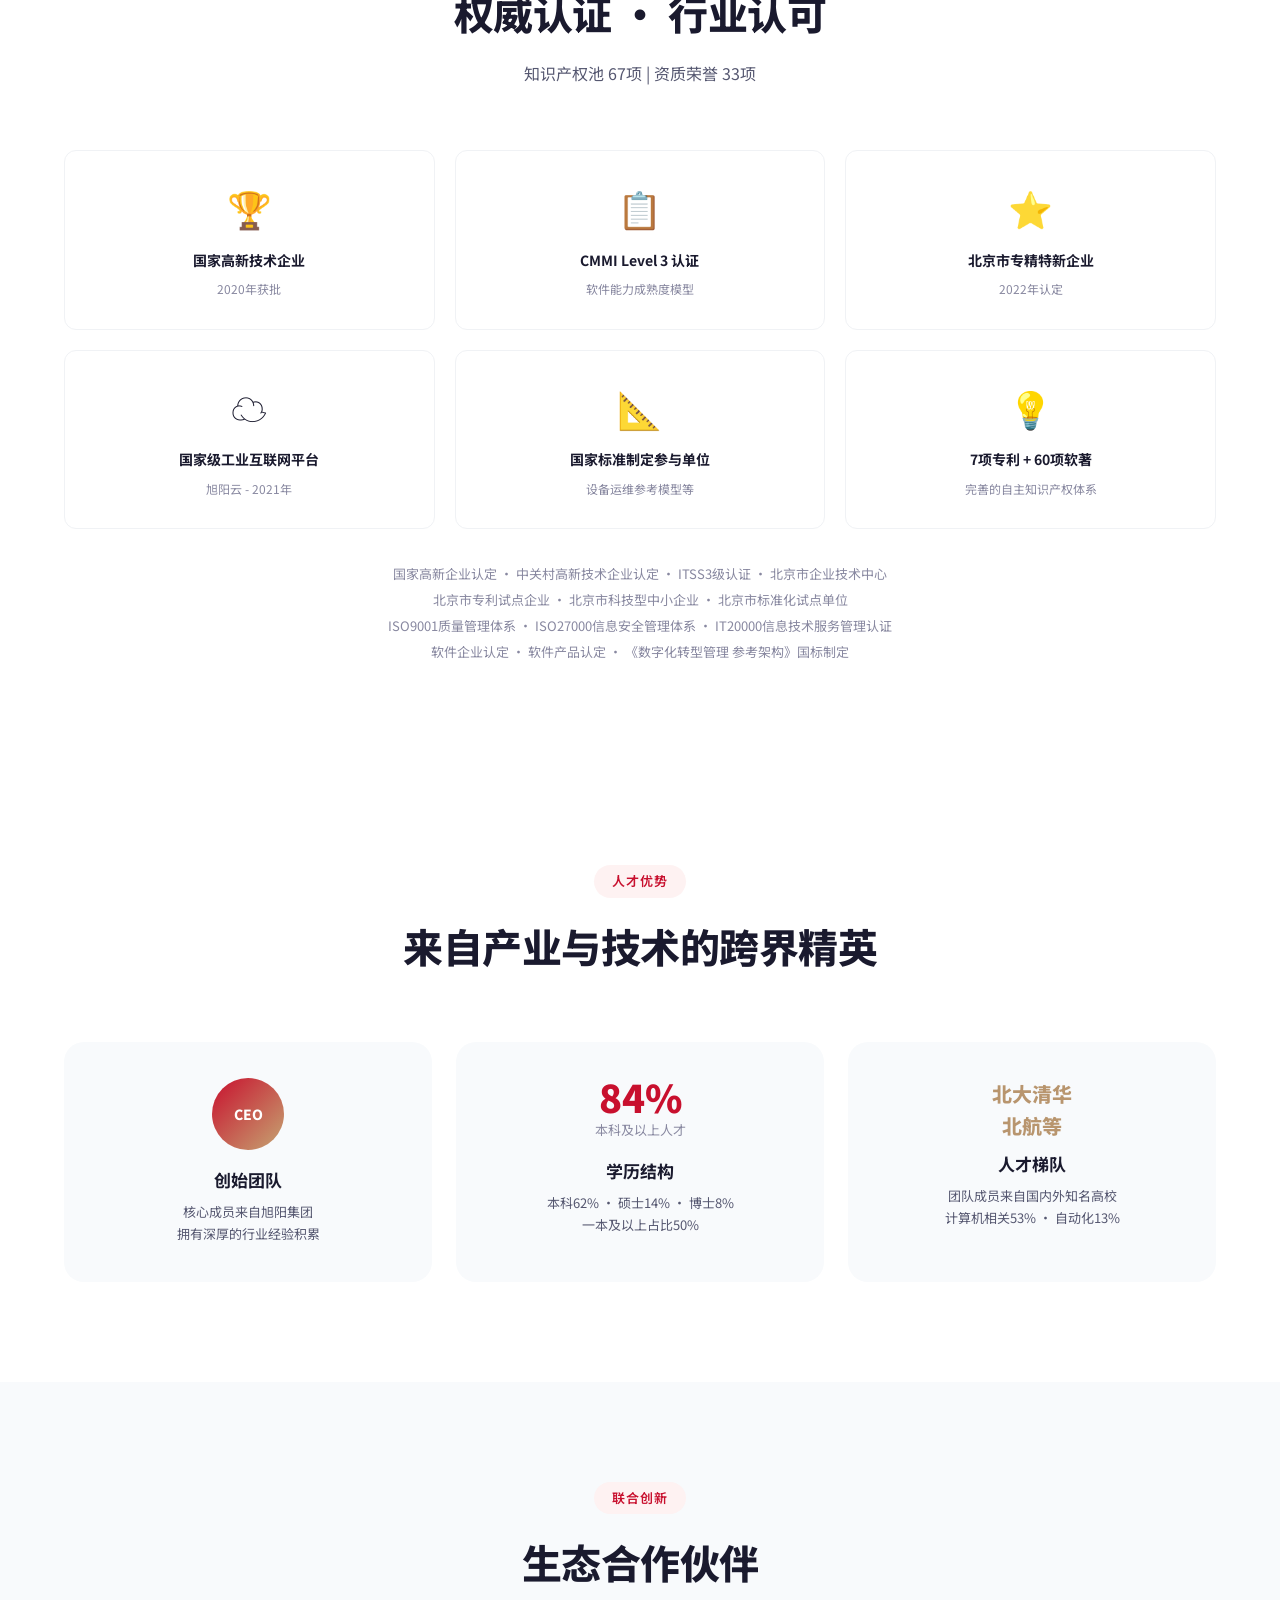
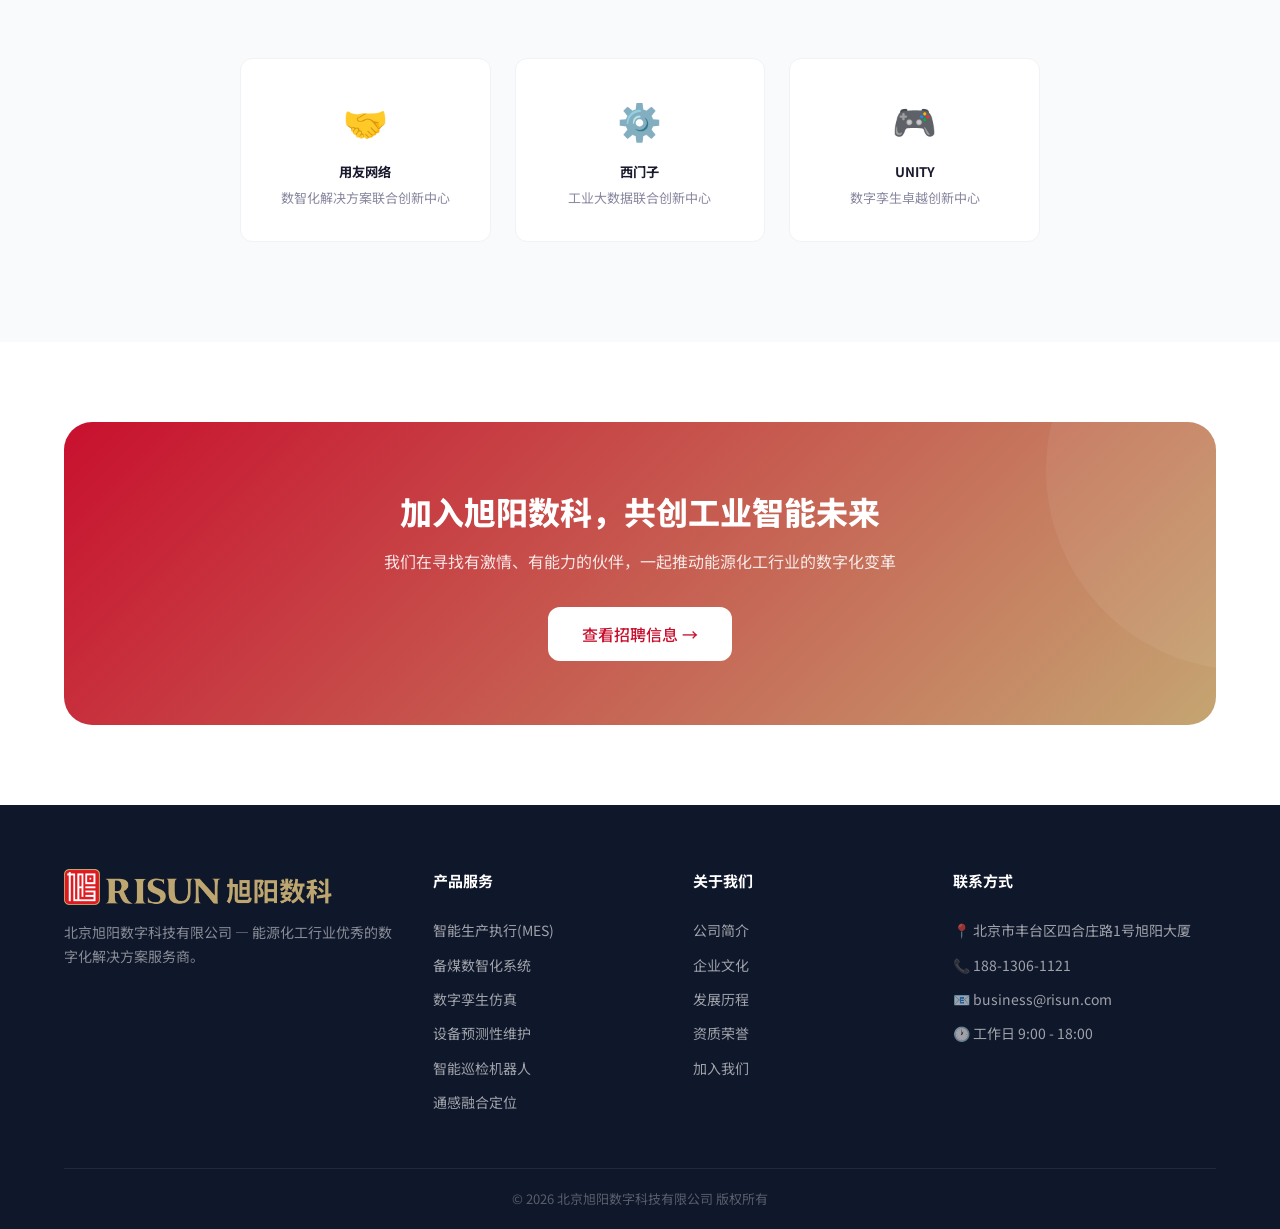
==== commit 248b0272: "fix: 取消新闻动态栏目；将「星睿普联科」统一改为「星瑞普联」" ====
--- a/about.html
+++ b/about.html
@@ -188,7 +188,7 @@
                     <div class="tl-year">2024</div>
                     <div class="tl-content">
                         <h4>战略扩展</h4>
-                        <p>收购星睿普联科，成立<strong>成都旭阳</strong>补充高精定位力量；智能防爆挂轨式巡检机器人生产并上线使用；在北京、太原、西安、呼和浩特、成都、济南设立营销/研发中心。</p>
+                        <p>收购星瑞普联，成立<strong>成都旭阳</strong>补充高精定位力量；智能防爆挂轨式巡检机器人生产并上线使用；在北京、太原、西安、呼和浩特、成都、济南设立营销/研发中心。</p>
                     </div>
                 </div>
                 <div class="tl-item current">
